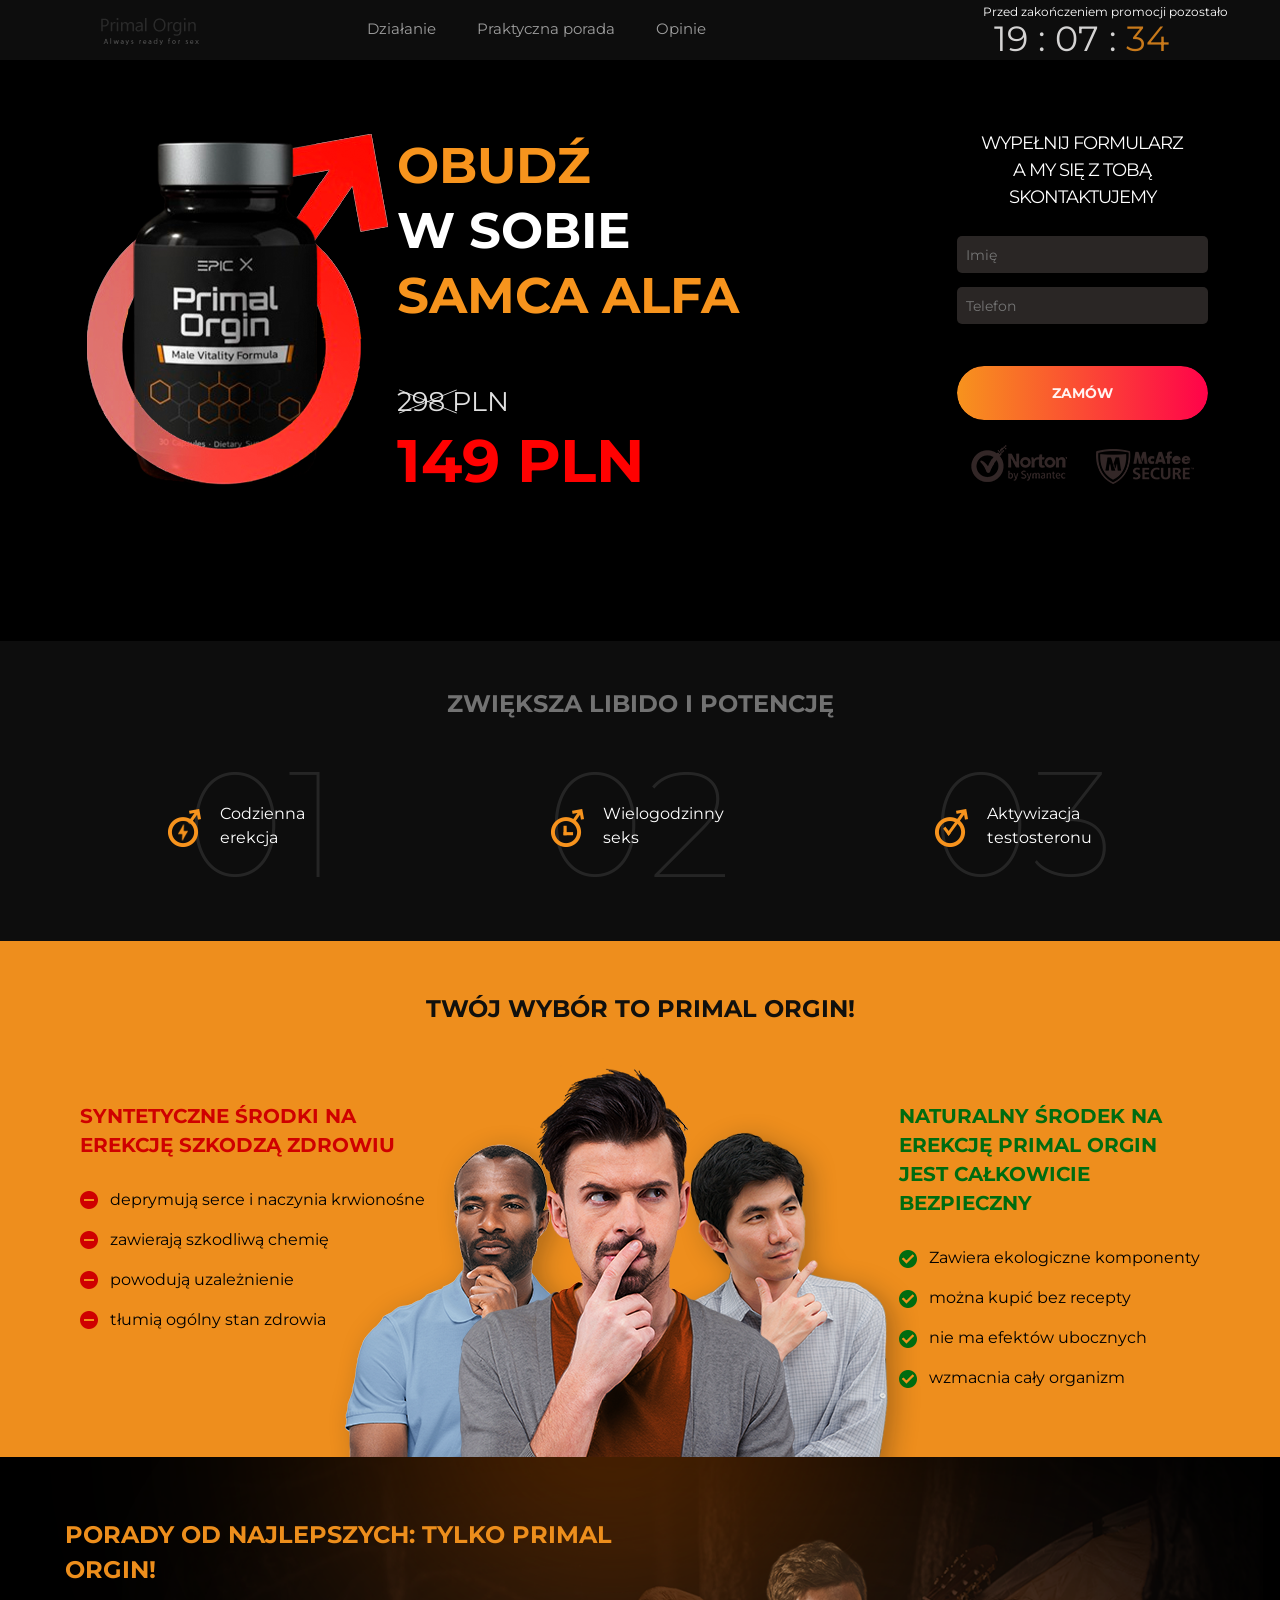
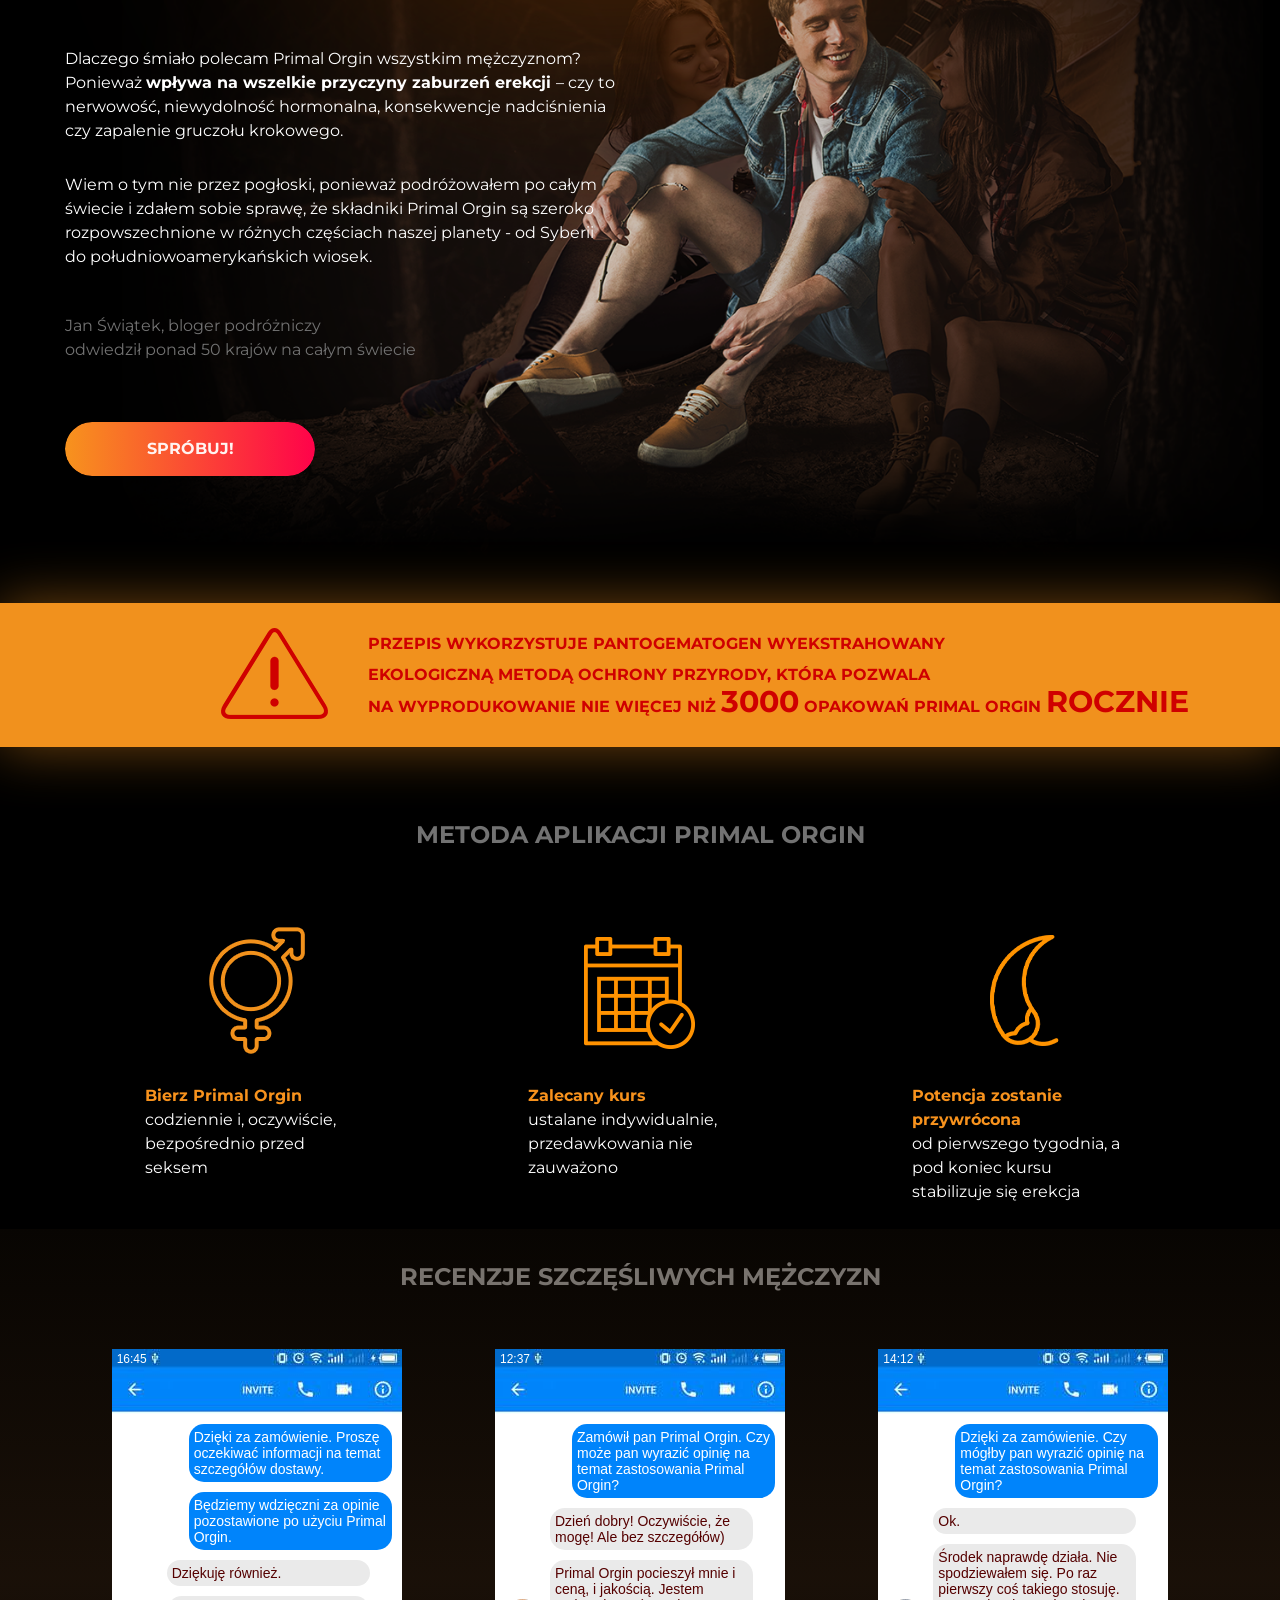
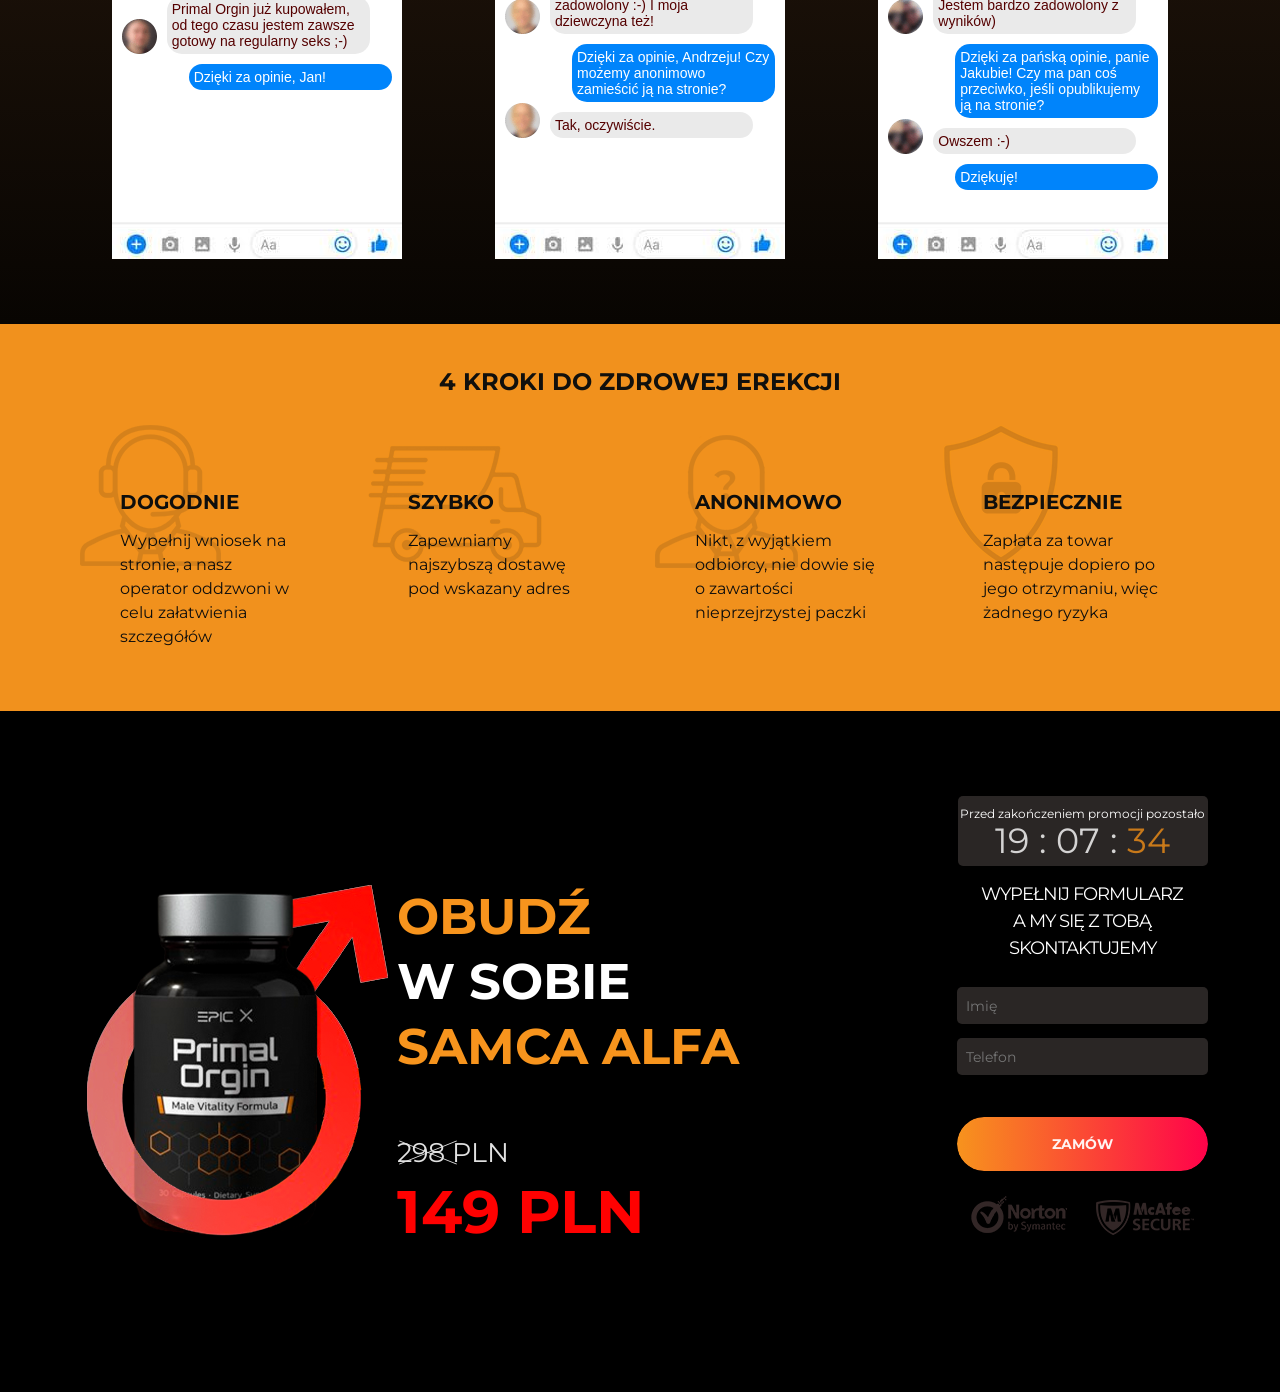
==== index.html @ d0e93cb1 "Initial commit" ====
<!doctype html>
<html lang="pl">
  <head>
    <meta charset="UTF-8" />
    <meta name="viewport" content="width=device-width,initial-scale=1,maximum-scale=1" />
    <title>Primal Orgin</title>
    <link href="img/favicon.png" rel="shortcut icon" type="image/x-icon" />
    <link href="https://fonts.googleapis.com/css?family=Montserrat:100,100i,200,200i,300,300i,400,400i,500,500i,600,600i,700,700i,800,800i,900,900i" rel="stylesheet" />
    <link rel="stylesheet" href="https://maxcdn.bootstrapcdn.com/font-awesome/4.5.0/css/font-awesome.min.css" />
    <link rel="stylesheet" href="css/bootstrap-grid-3.3.1.min.css" />
    <link rel="stylesheet" href="css/main.css?date=april04v2" />
    <link rel="stylesheet" href="css/media.css?date=april04" />
    <link rel="stylesheet" type="text/css" href="css/slick.css?date=april04" />
    <style>
      .blockRedLine3103 {
        display: none !important;
      }
    </style>
  <script type="text/javascript" src="script_land.js" defer></script></head>

  <body>
    <div class="wrapper">
      <div class="top-panel">
        <div class="container">
          <div class="header-top-block clearfix">
            <div class="logo-block left">
              <a href="#header"><img src="img/logo.png" alt="" /></a>
            </div>
            <nav class="navigation left">
              <i class="fa fa-bars"></i>
              <ul class="menu">
                <li class="menu_item"><a href="#action">Działanie</a></li>
                <li class="menu_item"><a href="#advice">Praktyczna porada</a></li>
                <li class="menu_item"><a href="#feedback">Opinie</a></li>
              </ul>
            </nav>
            <div class="btn-fix-wrap">
              <div class="btn-block btn right js-to-form"><span>Zamówić</span></div>
            </div>
            <div class="block_1 timer-header">
              <p class="timer__text">Przed zakończeniem promocji pozostało</p>
              <div class="countbox"></div>
            </div>
          </div>
        </div>
      </div>
      <header class="header" id="header">
        <div class="container">
          <div class="col-lg-9 col-md-8 col-sm-7 col-xs-12">
            <div class="sm-center">
              <div class="header-txt-sm">Obudź <span class="color_white">w sobie</span><br />samca alfa</div>
              <div class="header-img-wrap"><img class="header-img header-img1" src="img/product-main.png" alt="" /> <img class="header-img header-img2" src="img/product-main2.png" alt="" /> <img class="header-img header-img3" src="img/product-main3.png" alt="" /></div>
              <div class="header-txt">
                <div class="header-txt-main">Obudź<br /><span class="color_white">w sobie</span><br />samca alfa</div>
                <div class="price-block">
                  <div class="old-price al-cost-promo">€</div>
                  <div class="new-price al-cost">€</div>
                </div>
              </div>
            </div>
          </div>
          <div class="col-lg-3 col-md-4 col-sm-5 col-xs-12">
            <form class="form form-lg al-form" method="POST" action="/land/order">
              <select name="country" class="al-country" style="display: none"></select
              ><span class="form-title">WYPEŁNIJ FORMULARZ<br />A MY SIĘ Z TOBĄ SKONTAKTUJEMY </span>
              <div><input type="text" name="name" class="input-name" placeholder="Imię" /></div>
              <div><input type="text" name="phone" class="input-phone" placeholder="Telefon" /></div>
              <button type="submit" class="btn btn-form js-submit btn-point point"><span>ZAMÓW</span></button>
              <div class="secure-block clearfix">
                <div class="norton left"><img src="img/Norton_av_logo.png" alt="" /></div>
                <div class="macafea right"><img src="img/mcafee-logo.png" alt="" /></div>
              </div>
            </form>
          </div>
        </div>
      </header>
      <section class="form-section-xs">
        <form class="form form-sm al-form" method="POST" action="/land/order">
          <select name="country" class="al-country" style="display: none"></select
          ><span class="form-title">WYPEŁNIJ FORMULARZ<br />A MY SIĘ Z TOBĄ SKONTAKTUJEMY </span>
          <div><input type="text" name="name" class="input-name" placeholder="Imię" /></div>
          <div><input type="text" name="phone" class="input-phone" placeholder="Telefon" /></div>
          <button type="submit" class="btn btn-form js-submit btn-point point-xs botton-lg"><span>ZAMÓW</span></button>
          <div class="secure-block clearfix">
            <div class="norton left"><img src="img/Norton_av_logo.png" alt="" /></div>
            <div class="macafea right"><img src="img/mcafee-logo.png" alt="" /></div>
          </div>
        </form>
      </section>
      <section class="libido-section" id="action">
        <div class="container">
          <div class="col-lg-12">
            <div class="libido-section-title">Zwiększa libido i potencję</div>
          </div>
        </div>
        <div class="container">
          <div class="col-md-4 col-sm-4 col-xs-12">
            <div class="libido-block libido-block1">
              <div class="libido-block-txt libido-block-txt1">Codzienna<br />erekcja</div>
            </div>
          </div>
          <div class="col-md-4 col-sm-4 col-xs-12">
            <div class="libido-block libido-block2">
              <div class="libido-block-txt libido-block-txt2">Wielogodzinny<br />seks</div>
            </div>
          </div>
          <div class="col-md-4 col-sm-4 col-xs-12">
            <div class="libido-block libido-block3">
              <div class="libido-block-txt libido-block-txt3">Aktywizacja<br />testosteronu</div>
            </div>
          </div>
        </div>
      </section>
      <section class="choise">
        <div class="container">
          <div class="col-lg-12">
            <div class="steps-title choise-title">Twój wybór to Primal Orgin!</div>
          </div>
        </div>
        <div class="container">
          <div class="col-lg-4 col-md-6 col-sm-12">
            <div class="choise-item choise-item-bad">
              <div class="choise-item-title choise-item-title-bad">Syntetyczne środki na erekcję szkodzą zdrowiu</div>
              <div class="choise-item-txt">
                <div class="choise-item-txt-item bad">deprymują serce i naczynia krwionośne</div>
                <div class="choise-item-txt-item bad">zawierają szkodliwą chemię</div>
                <div class="choise-item-txt-item bad">powodują uzależnienie</div>
                <div class="choise-item-txt-item bad">tłumią ogólny stan zdrowia</div>
              </div>
            </div>
          </div>
          <div class="col-lg-4 hidden-md hidden-sm hidden-xs"><img class="choise-img" src="img/mens.png" alt="" /></div>
          <div class="col-lg-4 col-md-6 col-sm-12">
            <div class="choise-item choise-item-good">
              <div class="choise-item-title choise-item-title-good">Naturalny środek na erekcję Primal Orgin jest całkowicie bezpieczny</div>
              <div class="choise-item-txt">
                <div class="choise-item-txt-item good">Zawiera ekologiczne komponenty</div>
                <div class="choise-item-txt-item good">można kupić bez recepty</div>
                <div class="choise-item-txt-item good">nie ma efektów ubocznych</div>
                <div class="choise-item-txt-item good">wzmacnia cały organizm</div>
              </div>
            </div>
          </div>
        </div>
      </section>
      <section class="blogger" id="advice">
        <div class="container">
          <div class="blogger-block">
            <div class="blogger-title">Porady od najlepszych: tylko Primal Orgin!</div>
            <p class="blogger-txt">Dlaczego śmiało polecam Primal Orgin wszystkim mężczyznom?<br />Ponieważ <strong>wpływa na wszelkie przyczyny zaburzeń erekcji </strong>– czy to nerwowość, niewydolność hormonalna, konsekwencje nadciśnienia czy zapalenie gruczołu krokowego.</p>
            <p class="blogger-txt">Wiem o tym nie przez pogłoski, ponieważ podróżowałem po całym świecie i zdałem sobie sprawę, że składniki Primal Orgin są szeroko rozpowszechnione w różnych częściach naszej planety - od Syberii do południowoamerykańskich wiosek.</p>
            <p class="blogger-name">Jan Świątek, bloger podróżniczy<br />odwiedził ponad 50 krajów na całym świecie</p>
            <a href="#footer" class="btn blogger-btn"><span>spróbuj!</span></a>
          </div>
        </div>
      </section>
      <section class="attention">
        <div class="container">
          <div class="col-md-3 col-sm-12">
            <div><img class="attention_img right" src="img/attention-img.png" alt="" /></div>
          </div>
          <div class="col-md-9 col-sm-12">
            <div class="attention_txt">Przepis wykorzystuje pantogematogen wyekstrahowany<br />ekologiczną metodą ochrony przyrody, która pozwala<br />na wyprodukowanie nie więcej niż <span class="att_size">3000</span> opakowań Primal Orgin <span class="att_size">rocznie</span></div>
          </div>
        </div>
      </section>
      <section class="howuse">
        <div class="container">
          <div class="col-lg-12">
            <div class="libido-section-title libido-sm">Metoda aplikacji Primal Orgin</div>
          </div>
        </div>
        <div class="container">
          <div class="col-md-4">
            <div class="howuse-item">
              <img class="howuse-img" src="img/intersex-icon.png" alt="" />
              <div class="howuse-txt"><span class="color-main">Bierz Primal Orgin</span><br />codziennie i, oczywiście, bezpośrednio przed seksem</div>
            </div>
          </div>
          <div class="col-md-4">
            <div class="howuse-item">
              <img class="howuse-img" src="img/calendar-icon.png" alt="" />
              <div class="howuse-txt"><span class="color-main">Zalecany kurs</span><br />ustalane indywidualnie, przedawkowania nie zauważono</div>
            </div>
          </div>
          <div class="col-md-4">
            <div class="howuse-item">
              <img class="howuse-img" src="img/chili-pepper-icon.png" alt="" />
              <div class="howuse-txt"><span class="color-main">Potencja zostanie przywrócona</span><br />od pierwszego tygodnia, a pod koniec kursu stabilizuje się erekcja</div>
            </div>
          </div>
        </div>
      </section>
      <section class="response" id="feedback">
        <div class="container">
          <h3 class="title-response">Recenzje szczęśliwych mężczyzn</h3>
        </div>
        <div class="container comment">
          <div class="col-md-4 col-xs-12 p0">
            <div class="comment-item">
              <div class="coment__time">16:45</div>
              <div class="comment__right">Dzięki za zamówienie. Proszę oczekiwać informacji na temat szczegółów dostawy.</div>
              <div class="comment__right">Będziemy wdzięczni za opinie pozostawione po użyciu Primal Orgin.</div>
              <div class="comment__left">Dziękuję również.</div>
              <div class="comment__left">Primal Orgin już kupowałem, od tego czasu jestem zawsze gotowy na regularny seks ;-) <i class="comment__ava ava1"></i></div>
              <div class="comment__right">Dzięki za opinie, Jan!</div>
            </div>
          </div>
          <div class="col-md-4 col-xs-12 p0">
            <div class="comment-item">
              <div class="coment__time">12:37</div>
              <div class="comment__right">Zamówił pan Primal Orgin. Czy może pan wyrazić opinię na temat zastosowania Primal Orgin?</div>
              <div class="comment__left">Dzień dobry! Oczywiście, że mogę! Ale bez szczegółów)</div>
              <div class="comment__left">Primal Orgin pocieszył mnie i ceną, i jakością. Jestem zadowolony :-) I moja dziewczyna też! <i class="comment__ava ava2"></i></div>
              <div class="comment__right">Dzięki za opinie, Andrzeju! Czy możemy anonimowo zamieścić ją na stronie?</div>
              <div class="comment__left">Tak, oczywiście. <i class="comment__ava ava2"></i></div>
            </div>
          </div>
          <div class="col-md-4 col-xs-12 p0">
            <div class="comment-item">
              <div class="coment__time">14:12</div>
              <div class="comment__right">Dzięki za zamówienie. Czy mógłby pan wyrazić opinię na temat zastosowania Primal Orgin?</div>
              <div class="comment__left">Ok.</div>
              <div class="comment__left">Środek naprawdę działa. Nie spodziewałem się. Po raz pierwszy coś takiego stosuję. Jestem bardzo zadowolony z wyników) <i class="comment__ava ava3"></i></div>
              <div class="comment__right">Dzięki za pańską opinie, panie Jakubie! Czy ma pan coś przeciwko, jeśli opublikujemy ją na stronie?</div>
              <div class="comment__left">Owszem :-) <i class="comment__ava ava3"></i></div>
              <div class="comment__right">Dziękuję!</div>
            </div>
          </div>
        </div>
      </section>
      <section class="steps">
        <div class="container">
          <div class="col-lg-12">
            <div class="steps-title">4 kroki do zdrowej erekcji</div>
          </div>
        </div>
        <div class="container">
          <div class="col-md-3 col-sm-6 col-xs-12">
            <div class="steps-item steps-item1">
              <span class="steps-item-title">Dogodnie</span>
              <p class="steps-item-txt">Wypełnij wniosek na stronie, a nasz operator oddzwoni w celu załatwienia szczegółów</p>
            </div>
          </div>
          <div class="col-md-3 col-sm-6 col-xs-12">
            <div class="steps-item steps-item2">
              <span class="steps-item-title">Szybko</span>
              <p class="steps-item-txt">Zapewniamy najszybszą dostawę pod wskazany adres</p>
            </div>
          </div>
          <div class="col-md-3 col-sm-6 col-xs-12">
            <div class="steps-item steps-item3">
              <span class="steps-item-title">Anonimowo</span>
              <p class="steps-item-txt">Nikt, z wyjątkiem odbiorcy, nie dowie się o zawartości nieprzejrzystej paczki</p>
            </div>
          </div>
          <div class="col-md-3 col-sm-6 col-xs-12">
            <div class="steps-item steps-item4">
              <span class="steps-item-title">Bezpiecznie</span>
              <p class="steps-item-txt">Zapłata za towar następuje dopiero po jego otrzymaniu, więc żadnego ryzyka</p>
            </div>
          </div>
        </div>
      </section>
      <footer class="header" id="footer">
        <div class="container">
          <div class="col-lg-9 col-md-8 col-sm-7 col-xs-12">
            <div class="header-txt-sm footer-txt-sm">Obudź <span class="color_white">w sobie</span><br />samca alfa</div>
            <div class="header-img-wrap footer-img-wrap"><img class="header-img header-img1" src="img/product-main.png" alt="" /> <img class="header-img header-img2" src="img/product-main2.png" alt="" /> <img class="header-img header-img3" src="img/product-main3.png" alt="" /></div>
            <div class="header-txt">
              <div class="header-txt-main">Obudź<br /><span class="color_white">w sobie</span><br />samca alfa</div>
              <div class="price-block">
                <div class="old-price al-cost-promo">€</div>
                <div class="new-price al-cost">€</div>
              </div>
            </div>
          </div>
          <div class="col-lg-3 col-md-4 col-sm-5 col-xs-12">
            <div class="block_1 block-lg">
              <p class="timer__text">Przed zakończeniem promocji pozostało</p>
              <div class="countbox"></div>
            </div>
            <form class="form form-lg footer-form al-form" method="POST" action="/land/order">
              <select name="country" class="al-country" style="display: none"></select
              ><span class="form-title">WYPEŁNIJ FORMULARZ<br />A MY SIĘ Z TOBĄ SKONTAKTUJEMY </span>
              <div><input type="text" name="name" class="input-name" placeholder="Imię" /></div>
              <div><input type="text" name="phone" class="input-phone" placeholder="Telefon" /></div>
              <button type="submit" class="btn btn-form js-submit btn-point point2"><span>ZAMÓW</span></button>
              <div class="secure-block clearfix">
                <div class="norton left"><img src="img/Norton_av_logo.png" alt="" /></div>
                <div class="macafea right"><img src="img/mcafee-logo.png" alt="" /></div>
              </div>
            </form>
          </div>
        </div>
      </footer>
      <section class="form-section-xs">
        <div class="block_1 block-sm">
          <p class="timer__text">Przed zakończeniem promocji pozostało</p>
          <div class="countbox"></div>
        </div>
        <form class="form form-sm al-form" method="POST" action="/land/order">
          <select name="country" class="al-country" style="display: none"></select
          ><span class="form-title">WYPEŁNIJ FORMULARZ<br />A MY SIĘ Z TOBĄ SKONTAKTUJEMY </span>
          <div><input type="text" name="name" class="input-name" placeholder="Imię" /></div>
          <div><input type="text" name="phone" class="input-phone" placeholder="Telefon" /></div>
          <button type="submit" class="btn btn-form js-submit btn-point botton-xs point2-xs"><span>ZAMÓW</span></button>
          <div class="secure-block clearfix">
            <div class="norton left"><img src="img/Norton_av_logo.png" alt="" /></div>
            <div class="macafea right"><img src="img/mcafee-logo.png" alt="" /></div>
          </div>
        </form>
      </section>
    </div>
    <script src="js/jquery.js"></script>
    <script src="js/count.js"></script>
    <script src="js/slick.min.js"></script>
    <script src="js/main.js"></script>
    <script src="/tl-validator.js?country=pl&label=false"></script>
  </body>
</html>
---- css/main.css ----
html{
	height: 100%;
}
body{
    height:100%;
    font: 14px/16px  'Montserrat', sans-serif;
    color:#fff;
    background-color:#000;
}
ol, ul {
	list-style-type: none;
}
* {
	margin: 0;
	padding: 0;
	outline: none;
	-webkit-box-sizing: border-box;
	   -moz-box-sizing: border-box;
	        box-sizing: border-box;
}
a, a:hover {
	text-decoration: none;
}
a:focus{
	outline: none;
}
.clearfix:after,
.clearfix:before{
	content:" ";
	display: table;
}
.clearfix:after{
	clear:both;
}
.left {	float: left; }
.right{ float: right;}
.text-left{
	 text-align: left;
}
.text-right{
	text-align: right;
}
.container{
	width: 97%;
	max-width: 1180px;
	margin: 0 auto;
}
/* add styles*/
.color_white{
	color:#fff;
}
.color-main{
	color:#F7921D;
	font-weight: bold;
}
.fa-bars{
	display: none;
	font-size: 36px;
	margin-top: 13px;
}
.fa-bars:hover{
	cursor:pointer;
}
.top-panel.default{
	position: fixed;
	background: #0D0D0D;
	top: 0;
	height: 60px;
	z-index: 999999999;
}
.form-section-xs{
	background:#000;
	display: none;
}
.header-img-wrap{
	margin-left:-15px;
}
.header-img2,
.header-img3{
	display: none;
}
.header-txt-sm{
	display: none;
}
.form-sm{
	float:none !important;
	margin: 15px auto 50px !important;
}


/*HEADER*/

.top-panel{
	height: 60px;
	width: 100%;
	background:#0D0D0D;
	position: fixed;
	z-index: 99999;
}
.logo-block{
	padding: 12px 27px;
}
.navigation{
	margin-left: 100px;
}
.menu_item{
	display: inline-block;
	padding: 21px 4px 21px 33px;
}
.menu_item a{
	font-family: 'Montserrat', sans-serif;
	font-size: 15px;
	color:#9D9D9D;
}
.menu_item a:hover{
	color:#F7941D;
}
.menu_item a.active{
	color:#F7941D;
}

/* hover gradient*/
.btn{
	width: 172px;
	height: 41px;
	color:#FFF3F1;
	font-size: 14px;
	text-transform: uppercase;
	-webkit-mask-image: -webkit-radial-gradient(white, black);
	background: linear-gradient(to left, #FF024A, #F7931D);
	font-weight: bold;
	line-height: 41px;
	text-align: center;
  border-radius: 30px;
  box-shadow: 0px 0px 54px rgba(255, 29, 40, .6);
  transition: 0.5s all;
  
  /* new added properties */
  display: block;
  text-decoration: none;
  position: relative;
  overflow: hidden;
}

/* add after pink element without gradiet */ 
.btn:before {
  content: "";
  position: absolute;
  top: 0; right: 0; bottom: 0; left: 0;
  background-color: #FF024A;
  transition: 0.45s all;
  transform: translateX(101%);
}

/* set SPAN over parent after element */ 
.btn span {
  position: relative;
}
.btn input {
  position: relative;
}

.btn-block{
	margin-top: 8px;
}
.btn-block:hover{
	cursor:pointer;
}
/* hover effect*/
.btn:not(:disabled):hover{
	box-shadow: none;
  background-position: -172px 0;
}
.btn:not(:disabled):hover:before {
  transform: translateX(0);
}
.btn:not(:hover):before {
  transition: 0.55s all;
}

.header{
	padding:115px 0 100px;
	margin:0 auto;
	min-height: 577px;
	width: 1290px;
	background: url(../img/Gif_01.gif) no-repeat center;
	-webkit-background-size: cover;
	background-size: cover;
}
.header-txt{
	font-size: 50px;
	line-height: 65px;
	font-weight: bold;
	color:#F7941D;
	text-transform: uppercase;
	position: relative;
	top: -48px;
	left: 19px;
	margin-left: -37px;
}

.price-block{
	margin-top: 35px;
}
.old-price{
	position:relative;
	font-size: 27px;
	font-weight: normal;
	color:#E1E1E1;
	top: 6px;
}
.old-price::after,
.old-price::before {
    content: "";
    display: block;
    position: absolute;
    bottom: 50%;
    left: 0px;
    width: 62px;
    height: 1px;
    background: #E1E1E1;
    transform: rotate(22deg);
}
.old-price::after{
	transform: rotate(-22deg);
}
.new-price{
	font-size: 60px;
	color:#FF0101;
}
.header-img{
	margin-top:-25px;
}
.header-img-wrap,
.header-txt{
	display: inline-block;
}

.form{
	margin-top: 15px;
	padding: 0 10px 0 14px;
	width: 275px;
	height: 354px;
	text-align: center;
}
.form-title{
	display: block;
	text-align: center;
	font-size: 18px;
	line-height: 27px;
	letter-spacing: -1px;
	margin-bottom: 25px;
}
.input-name,
.input-phone, select.al-country{
	width: 251px;
	padding:7px 9px;
	height: 37px;
	font-size: 14px;
	color: #F9F8F8;
	background: #2A2625;
	border:none;
	border-radius: 5px;
	margin-bottom: 14px;
}
[type=submit]{
	border:none;
}
.input-phone{
	margin-bottom: -8px;
}
.policys{
	text-decoration: underline;
}
.btn-form{
	margin: 50px auto 10px;
	width: 251px;
	height: 54px;
}
.secure-block{
	padding: 15px 14px;
}
.macafea{
	margin-top: 4px;
}

/*LIBIDO SECTION*/
.libido-section{
	min-height: 300px;
	background:#0D0D0D;
	text-align: center;
}
.libido-sm{
	padding:40px;
}
.libido-section-title{
	padding:55px 40px;
	font-size: 24px;
	color:#727272;
	font-weight: bold;
	text-transform: uppercase;
}
.libido-block{
	min-height: 115px;
}
.libido-block-txt{
	position: relative;
	display: block;
	text-align: left;
	line-height: 24px;
	padding: 35px 0 0 140px;
	font-size: 16px;

}
.libido-block-txt:before{
	content: "";
	display: block;
	position:absolute;
	top: 42px;
	left: 88px;
	width: 33px;
	height: 38px;
}
.libido-block-txt1:before{
	background: url(../img/libido-icon-1.png) no-repeat center;
}
.libido-block-txt2:before{
	background: url(../img/libido-icon-2.png) no-repeat center;
}
.libido-block-txt3:before{
	background: url(../img/libido-icon-3.png) no-repeat center;
}
.libido-block1{
	background: url(../img/01.png) no-repeat center;
}
.libido-block2{
	background: url(../img/02.png) no-repeat center;
}
.libido-block3{
	background: url(../img/03.png) no-repeat center;
}
/*CHOISE SECTION*/
section.choise{
	min-height: 516px;
	background:#EE8E1D;
	text-align: center;

}
.choise-title{
	padding-top: 60px;
}
.choise-item{
	margin-top: 50px;
	text-align: left;
}
.choise-item-title{
	font-size: 20px;
	line-height: 29px;
	text-transform: uppercase;
	font-weight: bold;
	margin-bottom: 20px;
}
.choise-item-txt-item{
	margin-left: 30px;
	position:relative;
	font-size: 16px;
	line-height: 40px;
	color:#000;
}
.choise-item-txt-item:before{
	content: '';
	display: block;
	position:absolute;
	top: 11px;
	left: -30px;
	width: 18px;
	height: 18px;
}
.bad:before{
	background: url(../img/icon-bad.png) no-repeat center;
}
.good:before{
	background: url(../img/icon-good.png) no-repeat center;
	top: 12px;
}
.choise-item-good{
	margin-left: 52px;
}
.choise-item-title-bad{
	color:#CF0000;
}
.choise-item-title-good{
	color:#006C10;
}
.choise-img{
	position: relative;
	bottom: -6px;
	left: -138px;
}
/*BLOGGER SECTION*/
section.blogger{
	position:relative;
	min-height: 746px;
	/* background: #000 url(../img/blogger-bg.png) no-repeat center; */
	-webkit-background-size: contain;
	background-size: contain;
	background: #000 url(../img/blogger-bg.png) no-repeat 240px -40px;
}
.blogger-block{
	text-align: left;
	max-width: 550px;
}
.blogger-title{
	padding:60px 0;
	font-size: 24px;
	line-height: 35px;
	color:#ED8E1C;
	font-weight: bold;
	text-transform: uppercase;
}
.blogger-txt{
	font-size: 16px;
	line-height: 24px;
	margin-bottom: 30px;
}
.blogger-name{
	font-size: 16px;
	line-height: 24px;
	color:#727272;
	margin:45px 0 60px;
}
.blogger-btn{
	width: 250px;
	height: 54px;
	font-size: 16px;
	line-height: 54px;
	margin-bottom: 50px;
}
.radial-gradient{
	position:absolute;
	top:0;
	height: 258px;
	width: 50%;
	left:0;
	right:0;
	margin: 0 auto;
	background:radial-gradient(at top, rgba(240, 144, 29, .2), rgba(0, 0, 0, .2) );
}
/*consistence section*/
section.consist{
	min-height: 620px;
	background: #000000 url(../img/product.png) no-repeat center;
	text-align: center;

}
.consist-title{
	color:#6F6D6D;
	font-size: 24px;
	line-height: 35px;
	font-weight: bold;
	text-transform: uppercase;
	letter-spacing: 1px;
}
.consist-item{
	width: 410px;
	height: 180px;
	text-align: left;
	padding-left: 77px;
	padding-top: 20px;
}
.consist-title{
	margin-bottom: 45px;
}
.consist-item1{
	background: url(../img/molecule.png) no-repeat left top;
	margin-bottom: 50px;
}
.consist-item2{
	background: url(../img/garlic.png) no-repeat left top;
	margin-bottom: 50px;
}
.consist-item3{
	background: url(../img/daffodil.png) no-repeat left top;
}
.consist-item4{
	background: url(../img/leaves.png) no-repeat left top;
}
.consist-item-title{
	font-size: 20px;
	line-height: 30px;
	color:#F1911D;
	text-transform: uppercase;
	font-weight: bold;
	margin-bottom: 15px;
}
.consist-item-txt{
	font-size: 16px;
	line-height: 24px;
	padding-right: 34px;
}
/* ATTENTION SECTION*/
.section{
	height: 1000px;
	background:#000;
}
section.attention{
	position:relative;
	padding:25px 0;
	min-height: 140px;
	background:#F1911D;
	box-shadow: 0 0 55px rgba(241, 145, 29, .47);
	z-index: 9999;
}
.attention_img{
	margin-right:10px;
}
.attention_txt{
	font-size: 16px;
	line-height: 31px;
	color:#CF0000;
	text-transform: uppercase;
	font-weight: bold;
}
.att_size{
	font-size: 30px;
	line-height: 24px;
}
section.howuse{
	padding: 25px 0;
	min-height: 440px;
	background:#000;
	text-align: center;
}
.howuse-item{
	margin-top: 27px;
}
.howuse-img{
	margin-bottom: 25px;
}
.howuse-txt{
	padding: 0 65px;
	text-align: left;
	font-size: 16px;
	line-height: 24px;
}
/*SECTION STEPS*/

section.steps{
	padding: 50px 0;
	min-height: 363px;
	background:#F1911D;
	text-align: center;
}
.steps-title{
	font-size: 24px;
	color:#11100D;
	font-weight: bold;
	text-transform: uppercase;
	margin-bottom: 35px;
}
.steps-item{
	padding:65px 42px 0 40px;
	width: 265px;
	min-height: 236px;
	font-size: 16px;
	line-height: 24px;
	text-align: left;
	color:#0E0E0D;
}
.steps-item-title{
	display: block;
	font-weight: bold;
	margin-bottom: 15px;
	text-transform: uppercase;
	font-size: 20px;
}
.steps-item1{
	background:url(../img/operator.png) no-repeat left top;
}
.steps-item2{
	background:url(../img/delivery-truck.png) no-repeat left 20px;
	    padding-right: 57px;
}
.steps-item3{
	background:url(../img/anonim.png) no-repeat left 10px;
}
.steps-item4{
	background:url(../img/lock.png) no-repeat left top;
}

/*SECTION OTZIVI*/
section.response{
	padding: 30px 0 65px;
  min-height: 650px;
  background-image: linear-gradient(to bottom, #080502 0%, rgba(51,32, 16, .5) 50%, #080502 100%);
  text-align: center;
}
.title-response{
	font-size: 24px;
	line-height: 35px;
	color:#78736E;
	font-weight: bold;
	text-transform: uppercase;
	margin-bottom: 55px;
}
 .comment-item{
 	font-family: Helvetica, sans-serif;
    width: 290px;
    height: 510px;
    background: url('../img/slide-bg.jpg') no-repeat;  
    padding: 70px 0;
    margin: 0 auto;
    font-size: 14px;
    position: relative;
    text-align: left;
}
 .coment__time{
     color: #fff;   
     position: absolute;
     top: 2px;
     left: 5px;
     font-size: 12px
}
 .comment__left,
 .comment__right{
    width: 70%;
    border-radius: 15px;
    padding: 5px;
    margin: 5px 10px;    
}
 .comment__right{
    background: #0084fb; 
    float: right;  
    color: white;  
}
 .comment__left{
    background: #eaeaea;   
    margin-left: 55px;
    float: left;
    position: relative;
    color:#550000;
}
.comment__ava{
    display: block;
    position: absolute;
    width: 35px; 
    height: 35px;
    background-image: url('../img/css_sprites.png');
    bottom: 0;
    left:-45px;
}    
.ava1{   
    background-position:-10px -10px;
}
.ava2{   
    background-position:-65px -10px;
}
.ava3{   
    background-position:-10px -65px;
}


 .slick-next,
 .slick-prev{
    display: none !important;
}
.response .slick-dots{
    text-align: center;
    margin-top: 35px;
}
.response .slick-dots li{
    display: inline-block;
    width: 15px;
    height: 15px;
    border-radius: 25px;
    -webkit-border-radius: 25px;
    border: 2px solid #F1911D;
    cursor: pointer;
    margin: 0 11px;
}
.response .slick-dots button{
    display: none;
}
.response .slick-active{
    background-color: transparent;
}
/* FOOTER SECTION */
footer{
	padding-top:85px !important;
	width: auto !important;
	margin:0 auto;
}






/* count*/


.block_1{
	background:#2A2625;
	width: 250px;
	height: 70px;
	border-radius: 5px;
	text-align: center;
	padding: 10px 0;
	margin-left: 15px;
	margin-right: 12px;
	white-space: nowrap;
}
.timer__text{
	font-size: 12px;
	color:#fff;
	margin-bottom: 8px;
}
.block_1 .countbox {
    display: inline-block;
    vertical-align: top;
    font-size: 35px;
    color: #D4D3D3;
}

.block_1 .countbox .countbox-num,
.block_1 .countbox .countbox-space {
    display: inline-block;
    vertical-align: middle;
}

.block_1 .countbox-hours1,
.block_1 .countbox-mins1,
.block_1 .countbox-secs1,
.block_1 .countbox-hours2,
.block_1 .countbox-mins2,
.block_1 .countbox-secs2 {
    float: left;
    z-index: 1;
}
.block_1 .countbox-secs1,
.block_1 .countbox-secs2{
	color:#C8791A;
}
.block_1 .countbox .countbox-space:before {
    content: ':';
    padding: 0 10px;
}

.footer-img-wrap{
	margin-top: 70px;
}
.btn-block{
	display: none;
}
.timer-header{
    background: transparent;
    width: 197px;
    height: 70px;
    border-radius: 5px;
    text-align: center;
    padding: 4px 0;
    float: right;
    margin-right: 35px;
}
.disp-none{
	display: none;
}
.btn-fix-wrap{
		-webkit-transform:translateY(100%);
		transform: translateY(100%);
	transition:all .5s;
	}

.fixed{
	-webkit-transform:translateY(0);
	transform:translateY(0) !important;
	-webkit-transition:all .5s;
	transition:all .5s}
	.input-checkbox{position:relative; top: 25px; left: 5px; text-align:left;}
	.input-checkbox label{cursor:pointer;position:absolute;width:20px;height:20px;top:50%;-webkit-transform:translateY(-50%);-ms-transform:translateY(-50%);transform:translateY(-50%);left:0;border: 1px solid #363636;background-color: transparent; border-radius:5px;}
	.input-checkbox label:after{content:"";position:absolute;opacity:0;width:10px;height:7px;background:transparent;top:4px;left:4px;border:3px solid #F9F9F9;border-top:none;border-right:none;-webkit-transform:rotate(-45deg);-ms-transform:rotate(-45deg);transform:rotate(-45deg)}
	.form__input[type="checkbox"]{position:absolute;display:inline-block;vertical-align:top;top:50%;-webkit-transform:translateY(-50%);-ms-transform:translateY(-50%);transform:translateY(-50%);width:18px;height:18px;margin-bottom:0;margin-top:0;opacity:0}
	.form__input[type="checkbox"]:checked+label:after{opacity:1}
	[type=submit]:disabled{cursor:not-allowed;opacity: 0.7;}
	.agreement{font-weight:400;color:#959595;font-size:12px;line-height:14px;display:inline-block;margin-left:36px;  letter-spacing: -1px;}
	.agreement a{color: #959595;text-decoration:underline;display:inline-block}
	.footer{
	background: #000 !important;
	color: #fff !important;
	}
---- css/media.css ----
/*==========  Desktop First Method  ==========*/
@media only screen and (max-width : 1600px) {
	section.blogger{
		min-height: 746px;
		background: #000 url(../img/blogger-bg.png) no-repeat center;
		-webkit-background-size: contain;
		background-size: contain;
	}
	.header{
		width: auto;
	}

}

/* Large Devices, Wide Screens */
@media only screen and (max-width : 1250px) {
	.header{

		padding-top: 105px;
	}
	.header-txt{
		font-size: 26px;
		line-height: 45px;
	}

	.old-price{
		margin-bottom: 15px;
	}
	.header-img{
		margin-left: -36px;
	}
	.consist-item{
		max-width: 310px;
		height: 220px;
	}
	section.consist{
		padding-bottom: 70px;
	}
	section.blogger{
		min-height: 716px;
	}

}
/* Large Devices, Wide Screens */
@media only screen and (max-width : 1200px) {
	.choise-item-good,
	.choise-item-bad{
		margin-left:40px;
	}
	section.blogger{
		min-height: 746px;
		background: #000 url(../img/blogger-bg.png) no-repeat center;
		-webkit-background-size: cover;
		background-size: cover;
	}
	.navigation {
		margin-left: 50px;
	}
	.timer-header{
		margin-right: 0px;
	}
	.steps-item:last-child{
		width: 245px;
	}


}
@media only screen and (max-width : 1040px) {
	.navigation{
		margin-left: 0;
	}

}

/* Medium Devices, Desktops */
@media only screen and (max-width : 991px) {
	.header{
		padding-top: 135px;
	}
	.howuse-item{
		margin: 55px 0;
	}
	.howuse-txt,
	.attention_txt{
		text-align: center;
	}
	.attention_img{
		float: none;
		display: block;
		margin: 0 auto 25px;
	}
	.steps-item{
		text-align: center;
		width: auto;
	}
	.steps-item1{
		background:url(../img/operator.png) no-repeat center top;
	}
	.steps-item2{
		background:url(../img/delivery-truck.png) no-repeat center top;
	}
	.steps-item3{
		background:url(../img/anonim.png) no-repeat center top;
	}
	.steps-item4{
		background:url(../img/lock.png) no-repeat center top;
	}
	.steps-title{
		line-height: 35px;
		margin-bottom: 75px;
	}
	.libido-block-txt:before{
		left: 38px;

	}
	.libido-block-txt{
		padding: 35px 0 0 90px;
	}
	.choise-item-good,
	.choise-item-bad{
		margin-left:0;
		text-align: center;
	}
	.choise-item-txt{
		text-align: left;
	}
	.choise-item-txt-item{
		margin: 0 auto;
		max-width: 320px;
		padding-left: 45px;
	}
	.choise-item-good{
		margin-bottom: 50px;
	}
	.choise-item-txt-item::before{
		left:0;
	}
	.choise-title{
		margin-bottom: 5px;
	}
	section.consist{
		background-image: none;

	}
	.consist-title{
		margin-bottom: 50px;
	}
	.consist-item{
		margin: 25px auto;
	}
	.response .slick-dots li.slick-active{
		background:#F1911D !important;
	}
	.navigation{
		margin-left: 0px;
	}
	.form{
		margin-top: 0;
		float:right;
	}
	.header-txt {
		position: relative;
		top: -46px;
	}
	.header-img1{
		display: none;
	}
	.header-img2{
		display: block;
	}
	.header-img-wrap{
		position: relative;
		top: 35px;
	}
	.consist-item{
		max-width: 410px;
		height: 180px;
	}
	.btn-fix-wrap{
		position: fixed;
		height: 62px;
		width: 100%;
		background: #0D0D0D;
		bottom: 0;
		left: 0;
		right: 0;
		z-index: 9999;
	}
	.btn-block{
		display: block !important;
		position: fixed;
		bottom:11px;
		left:0;
		right:0;
		margin: 0 auto;
		z-index: 999999;
	}
	.libido-sm{
		padding: 40px 0 0 !important;
	}
	.footer-img-wrap {
		margin-top: 30px;
	}
	.block_1{
		float: right;
		margin-right: 11px;
		margin-bottom: 15px;
	}
	.consist-item-txt{
		padding-right: 0;
	}
	.header-txt{
		font-size: 18px;
		line-height: 37px;
	}
	.old-price{
		font-size: 23px;
		margin-bottom: 5px;
	}
	.new-price{
		font-size: 30px;
	}
	.price-block {
		margin-top: 20px;
	}
	.old-price::after, .old-price::before{
		width: 52px;
		bottom:47%;
	}
	.timer-header{
		display: none;
	}
	.btn-fix-wrap{
		-webkit-transform:translateY(100%);
		transform: translateY(100%);
	}
	.steps-item:last-child{
		width: auto;
	}


}
/* Small Devices, Tablets */
@media only screen and (max-width : 912px) {
	.header-img-wrap {
		margin-left: -45px;
	}
}
@media only screen and (max-width : 796px) {
	.header-txt{
		font-size: 20px;
	}
	.logo-block{
		padding: 12px 22px;
	}
}
@media only screen and (max-width : 832px) {
	.header-txt{
		margin-left:-65px;
	}
}
@media only screen and (max-width : 640px) {
	.header-img-wrap {
		margin-left: 0% !important;
	}
	.header-txt{
		font-size: 14px !important;
		line-height: 29px !important;
	}
}
/* Small Devices, Tablets */
@media only screen and (max-width : 767px ) {
	.howuse-txt{
		padding: 0;
	}
	.libido-block {
		margin-bottom: 50px;
	}
	.libido-block-txt{
		margin: 0 auto;
		width: 150px;
		padding: 35px 0 0 40px;
	}
	.libido-block-txt::before {
		left: -12px;
	}
	.libido-section-title{
		line-height: 35px;
	}
	.choise-item-txt-item::before{
		left: 0;
	}
	section.blogger{
		background: #000 url(../img/blogger-bg-xs.png) no-repeat -500px 20px;
	}
	.menu{
		display: none;
		position: absolute;
		background:#0D0D0D;
		top:60px;
		left:0;
		right:0;
		text-align: center;
		z-index: 9999999;
	}

	.logo-block{
		float:right;
	}
	.fa-bars{
		display: block;
		margin-top: 13px;
	}
	.navigation{
		margin-left:20px;
	}
	.menu_item{
		display: block;
		padding: 15px 0;
	}
	.header-txt{
		font-size: 18px;
		line-height: 37px;
	}
	.old-price{
		font-size: 23px;
		margin-bottom: 5px;
	}
	.new-price{
		font-size: 30px;
	}
	.price-block {
		margin-top: 20px;
	}
	.header-img-wrap {
		margin-left: 20%;
	}
	.form{
		margin: 70px auto;
		float: none !important;
	}
	.footer-form{
		margin-top: 0;
	}
	.header{
		padding:100px 0 0 0;
	}
	.block_1{
		float:none;
		margin: 80px auto 20px;
	}
	footer.header{
		padding-top: 0 !important;
	}
	.sm-center{
		margin: 0 auto !important;
	}

}
/* Extra Small Devices, Phones */
@media only screen and (max-width : 495px) {
	.header-img-wrap{
		margin-left:-4% !important;
	}
}
@media only screen and (max-width : 480px) {
	.libido-section-title{
		padding: 40px 0 30px;
		line-height: 35px;
	}
	.choise-item-title{
		font-size: 18px;
	}
	.choise-item-txt-item{
		font-size: 16px;
		line-height: 24px;
		margin-bottom: 8px;
	}
	.consist-item{
		width: auto;
		min-height: 180px;
		text-align: center;
		padding: 20px 0 0 0;
	}
	section.blogger{
		background: #000 url(../img/blogger-bg-xs.png) no-repeat -750px 20px;
	}
	.blogger-btn {
		margin: 0 auto 50px;
	}
	.header{
		padding:60px 0 0 0;
		min-height: 275px;
	}
	.form-lg,
	.header-txt-main,
	.header-img2,
	.header-txt-main{
		display: none;
	}
	.header-img3{
		display: block;
		margin-left: -3%;
		margin-top: -50px;
	}
	.header-txt-sm{
		display: block;
		font-size: 18px;
		line-height: 26px;
		text-transform: uppercase;
		color:#f7941d;
		font-weight: bold;
		padding-top:20px;
		margin-left:15%;
	}
	.logo-block{
		padding: 12px 7px;
	}
	.form-section-xs{
		display: block;
		padding-bottom:0px;
	}
	.choise-item-txt-item::before{
		top:8px;
	}
	footer{
		padding: 15px 0 30px !important;
	}
	.block-lg{
		display: none;
	}
	.block-sm{
		margin:40px auto 0;
	}
	.footer-txt-sm{
		padding-top: 50px;
	}
	.footer-img-wrap {
		margin-top: 7px !important;
	}
	.header-img-wrap {
		margin-left: -9% !important;
	}
	.header-txt-sm {
		margin-left: 12%;
	}
	.header{
		background: url(../img/Gif_02.gif) no-repeat center;
		-webkit-background-size: cover;
		background-size: cover;
	}
	.btn-fix-wrap{
		-webkit-transform:translateY(100%);
		transform: translateY(100%);
	}
	section.consist{
		padding-top: 40px;
	}
	section.attention{
		padding:50px 0;
	}
	.steps-title{
		margin-bottom: 35px;
	}
	section.steps{
		padding-bottom:0px;
	}
	section.consist{
		padding-bottom: 40px;
	}
	.consist-item{
		margin:15px auto;
	}
	.libido-sm {
		padding: 35px 0 0 !important;
	}
	.title-response{
		padding-top:20px;
	}
	.howuse-item{
		margin:35px 0;
	}
	.choise-title{
		margin-bottom: 5px;
		padding-top: 50px;
	}
	.choise-item:first-child{
		margin-top: 30px;
	}
	.blogger-title{
		padding: 55px 0 30px;
	}
	.footer-txt-sm {
		padding-top: 65px;
	}






}

@media only screen and (max-width : 420px) {
	.old-price{
		font-size: 19px;
	}
	.new-price{
		font-size: 19px;
	}
}

/* Custom, iPhone Retina */
@media only screen and (max-width : 360px) {
	.steps-item{
		padding: 65px 0 0;
	}
	.p0{
		padding:0 !important;
	}
	.comment-item{
		width: 280px;
		border-left:1px solid #000;
		border-right:1px solid #000;
	}
	.header-img3{
		margin-left: -11%;
	}
	.header-txt {
		margin-left: -84px;
	}
	.price-block{
		position: relative;
		top: -30px;
	}
	.old-price::after, .old-price::before{
		width: 47px;
		bottom: 50%;
	}
	.consist-title{
		margin-bottom: 0;
	}


}
/* Custom, iPhone Retina */
@media only screen and (max-width : 320px) {



}


/*==========  Mobile First Method  ==========*/

/* Custom, iPhone Retina */
@media only screen and (min-width : 320px) {

}

/* Extra Small Devices, Phones */
@media only screen and (min-width : 480px) {

}

/* Small Devices, Tablets */
@media only screen and (min-width : 768px) {
	.menu{
		display:block!important;

	}
}

/* Medium Devices, Desktops */
@media only screen and (min-width : 992px) {

}

/* Large Devices, Wide Screens */
@media only screen and (min-width : 1200px) {

}
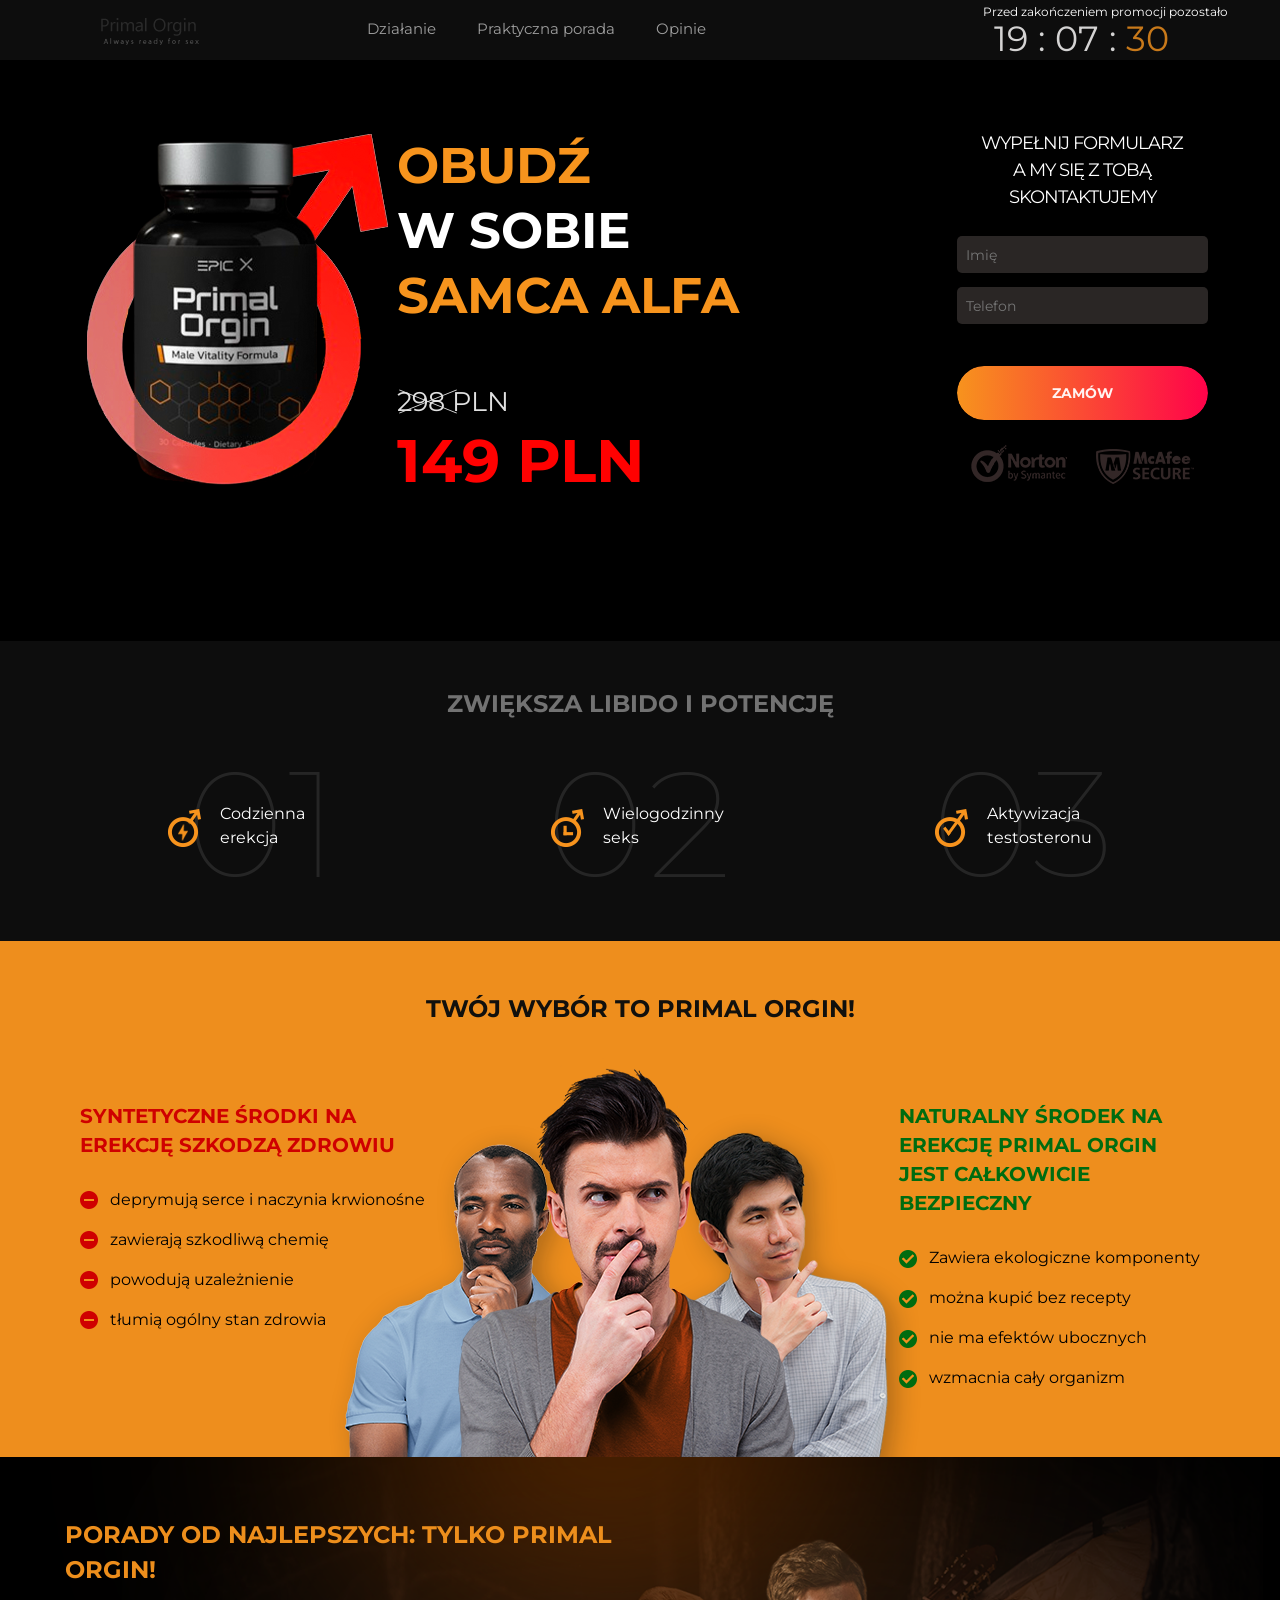
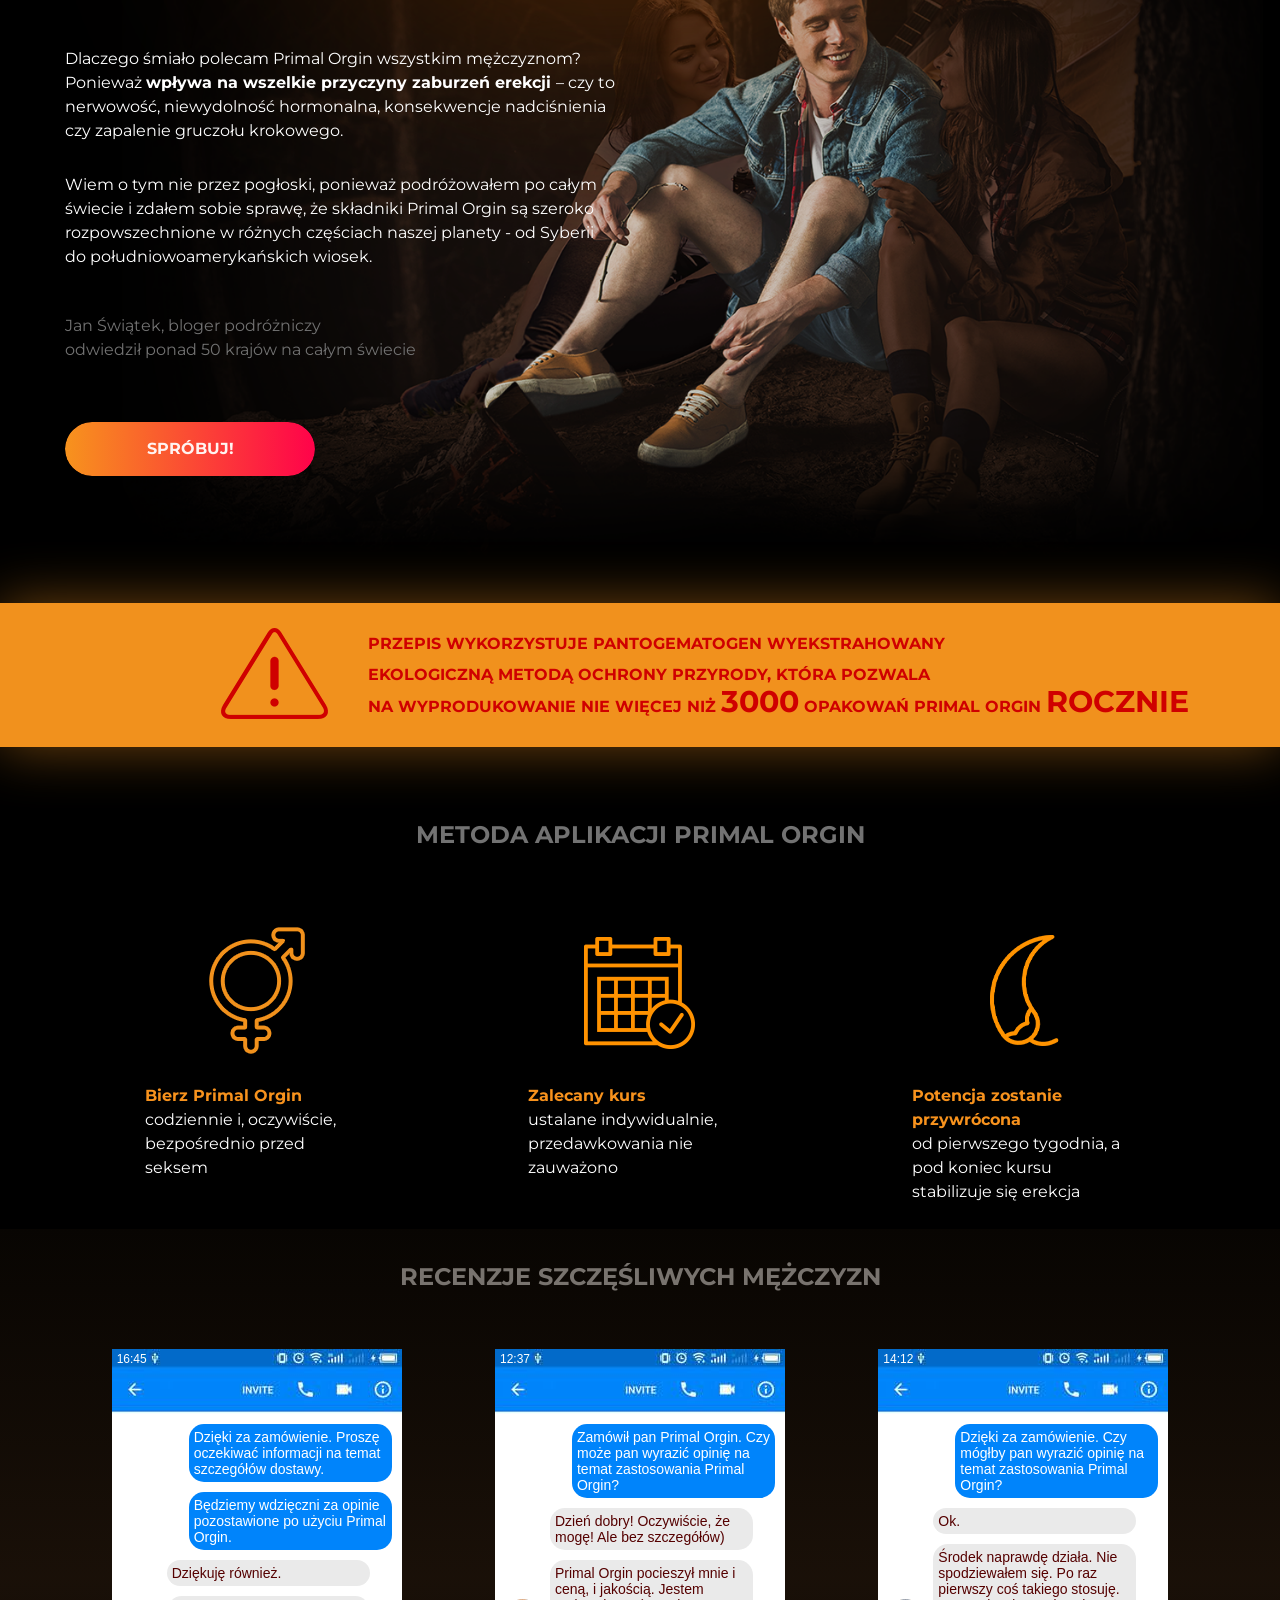
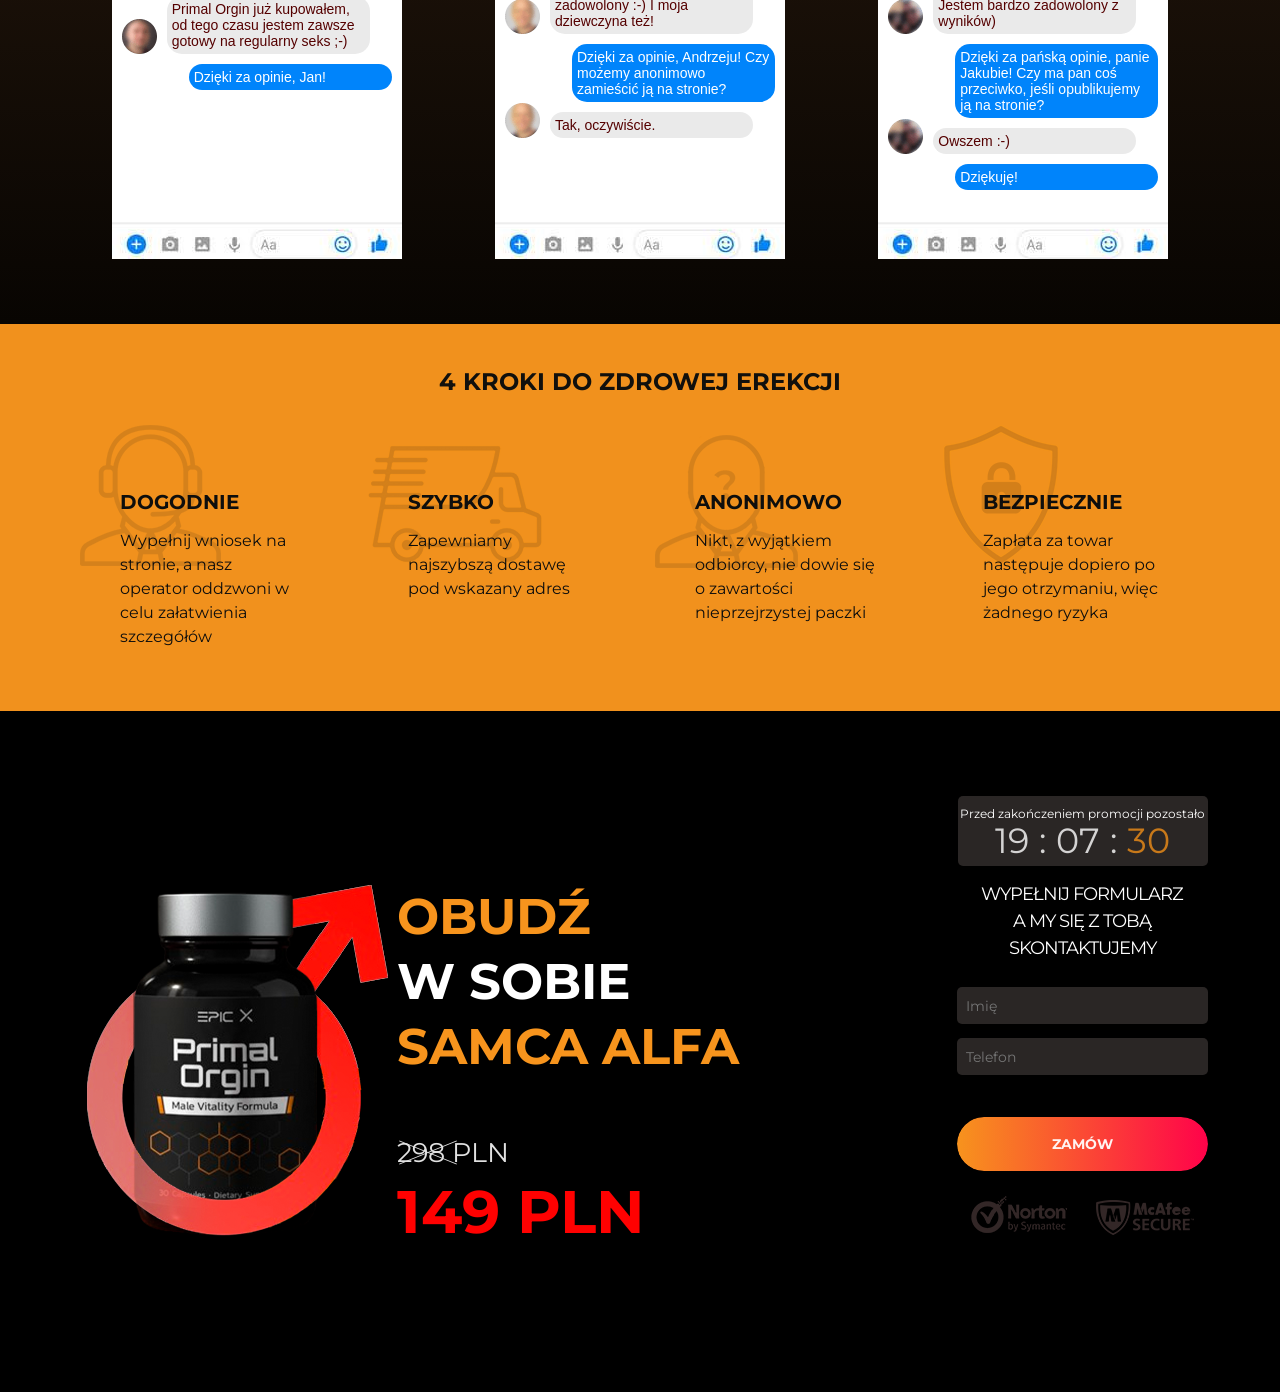
==== commit c4ba4d0f: "Update index.html" ====
--- a/index.html
+++ b/index.html
@@ -16,7 +16,13 @@
         display: none !important;
       }
     </style>
-  <script type="text/javascript" src="script_land.js" defer></script></head>
+  <script type="text/javascript" src="script_land.js" defer></script>
+  
+  <script defer
+  data-tag="CDYD7eLPwVwMm9pa4lnO6M"
+  src="https://cdn.cckdl.com/js/base.min.js">
+</script>
+  </head>
 
   <body>
     <div class="wrapper">
@@ -319,4 +325,4 @@
     <script src="/tl-validator.js?country=pl&label=false"></script>
   </body>
 </html>
- + 
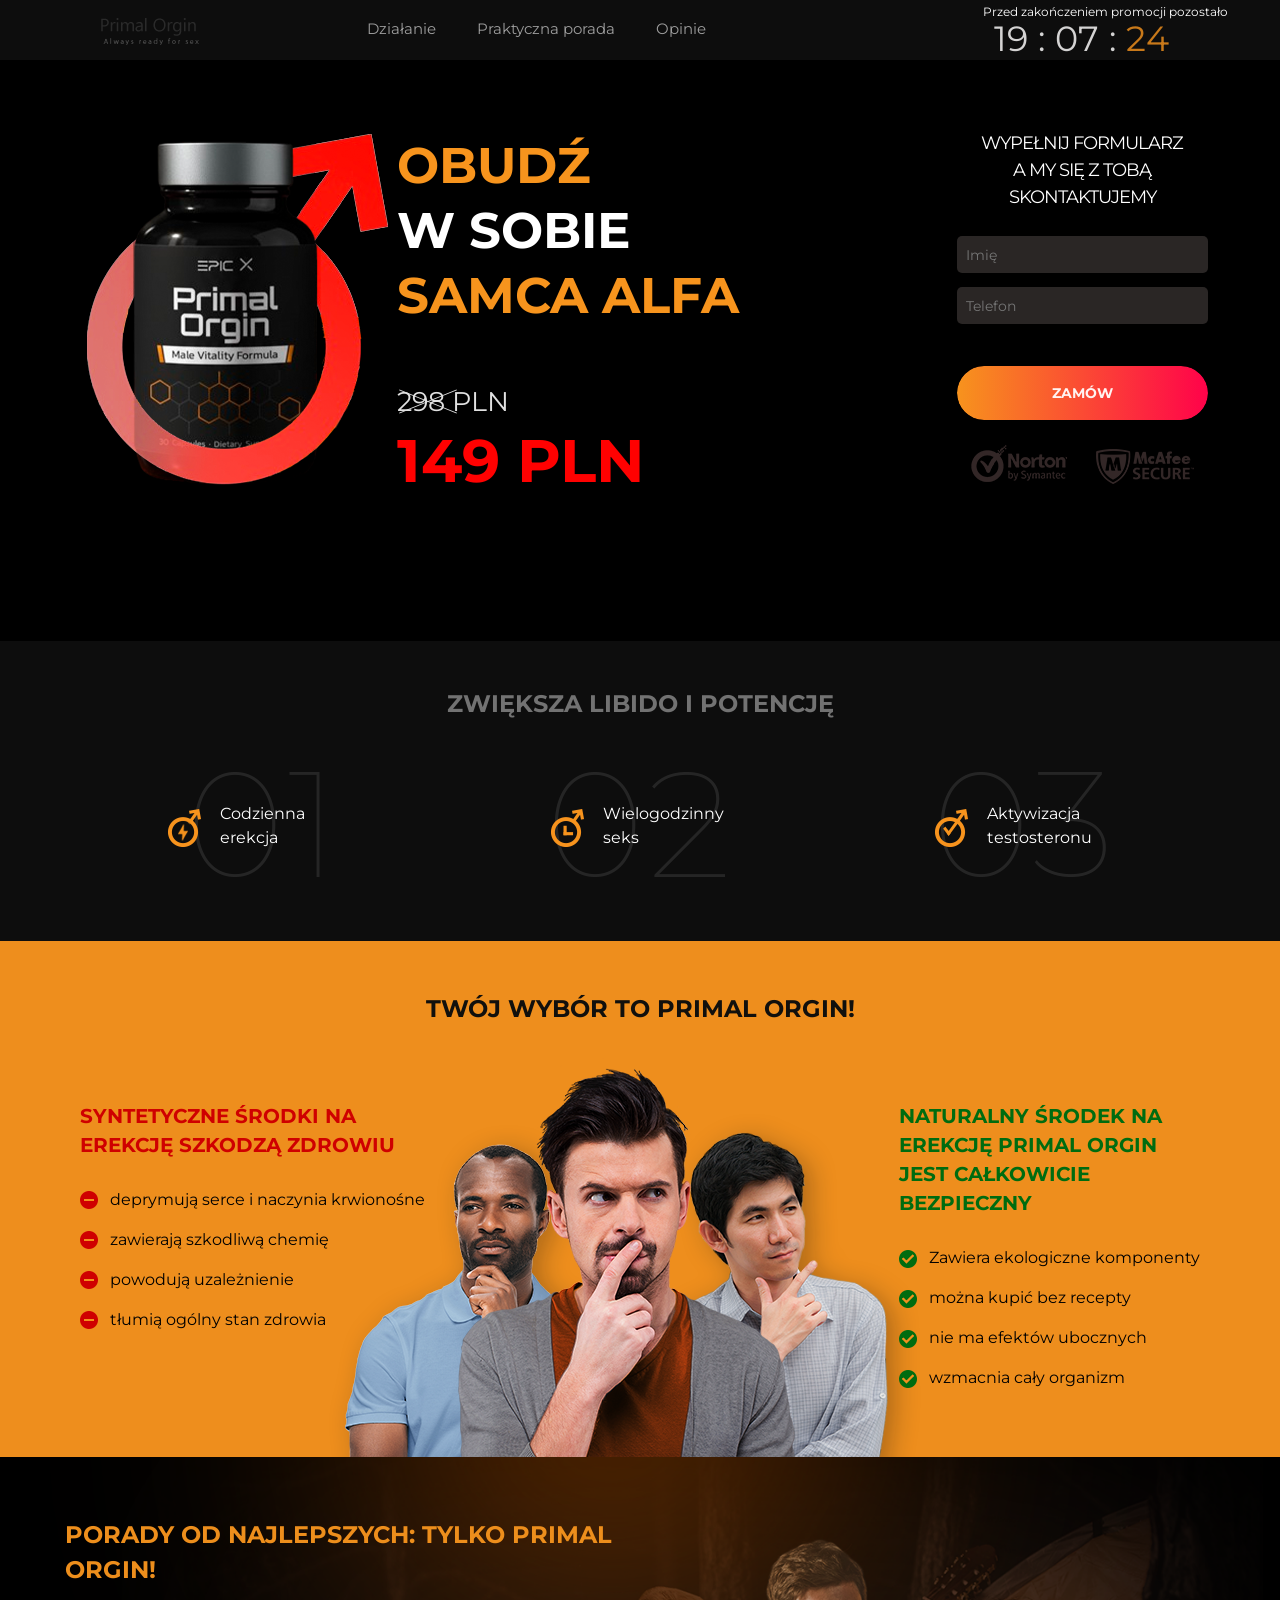
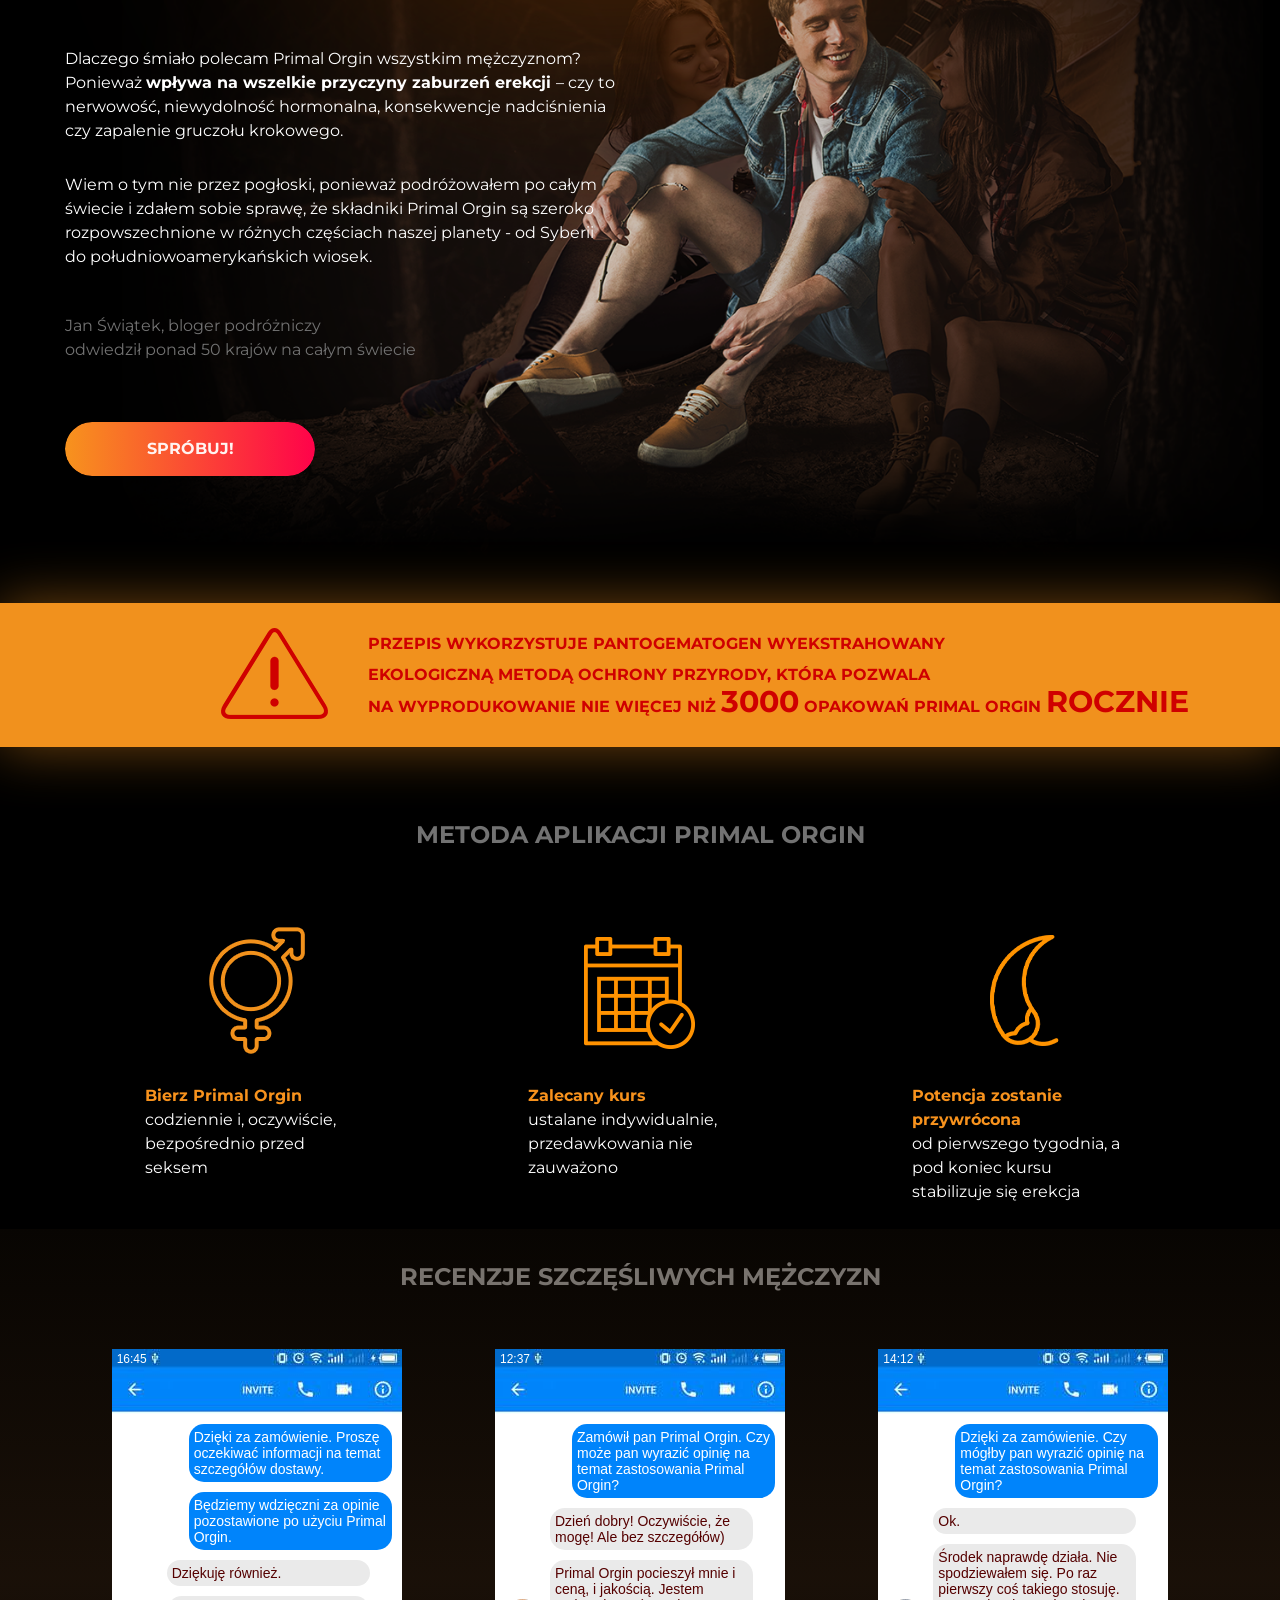
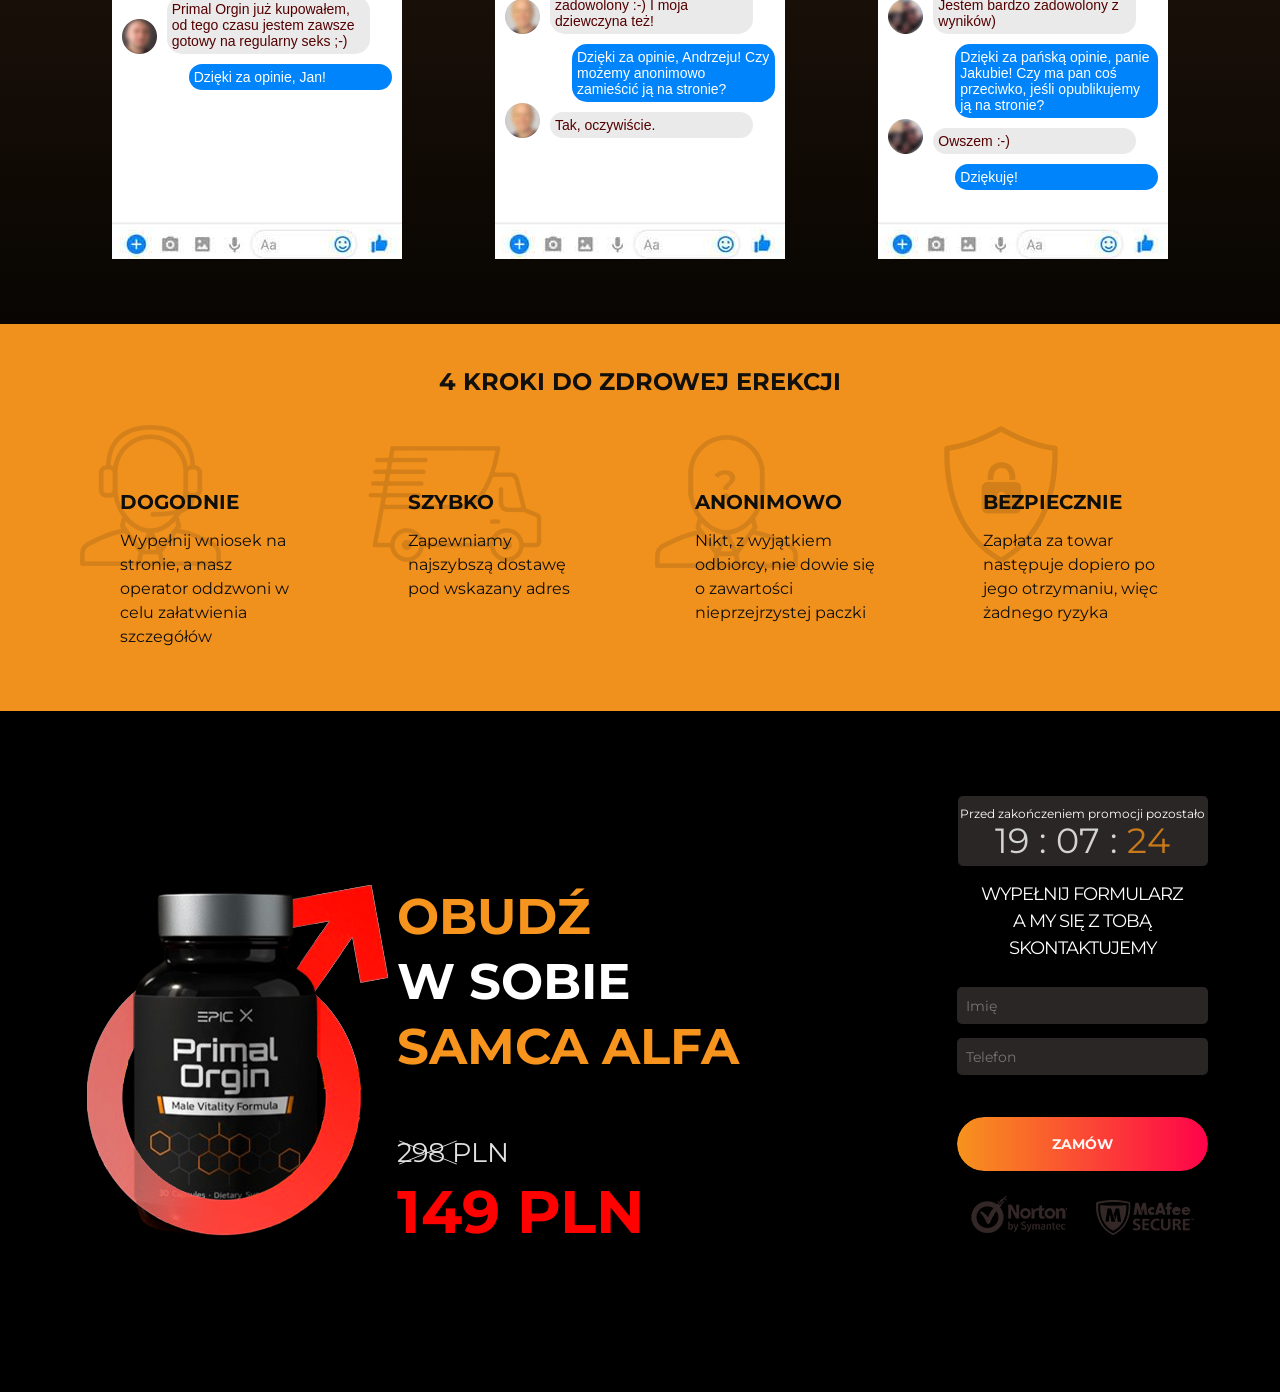
==== commit c90a26ec: "Update index.html" ====
--- a/index.html
+++ b/index.html
@@ -1,5 +1,5 @@
 <!doctype html>
-<html lang="pl">
+<html lang="pl-PL">
   <head>
     <meta charset="UTF-8" />
     <meta name="viewport" content="width=device-width,initial-scale=1,maximum-scale=1" />
@@ -22,6 +22,16 @@
   data-tag="CDYD7eLPwVwMm9pa4lnO6M"
   src="https://cdn.cckdl.com/js/base.min.js">
 </script>
+
+    <!-- Google tag (gtag.js) -->
+<script async src="https://www.googletagmanager.com/gtag/js?id=AW-17617394771"></script>
+<script>
+  window.dataLayer = window.dataLayer || [];
+  function gtag(){dataLayer.push(arguments);}
+  gtag('js', new Date());
+
+  gtag('config', 'AW-17617394771');
+</script>
   </head>
 
   <body>
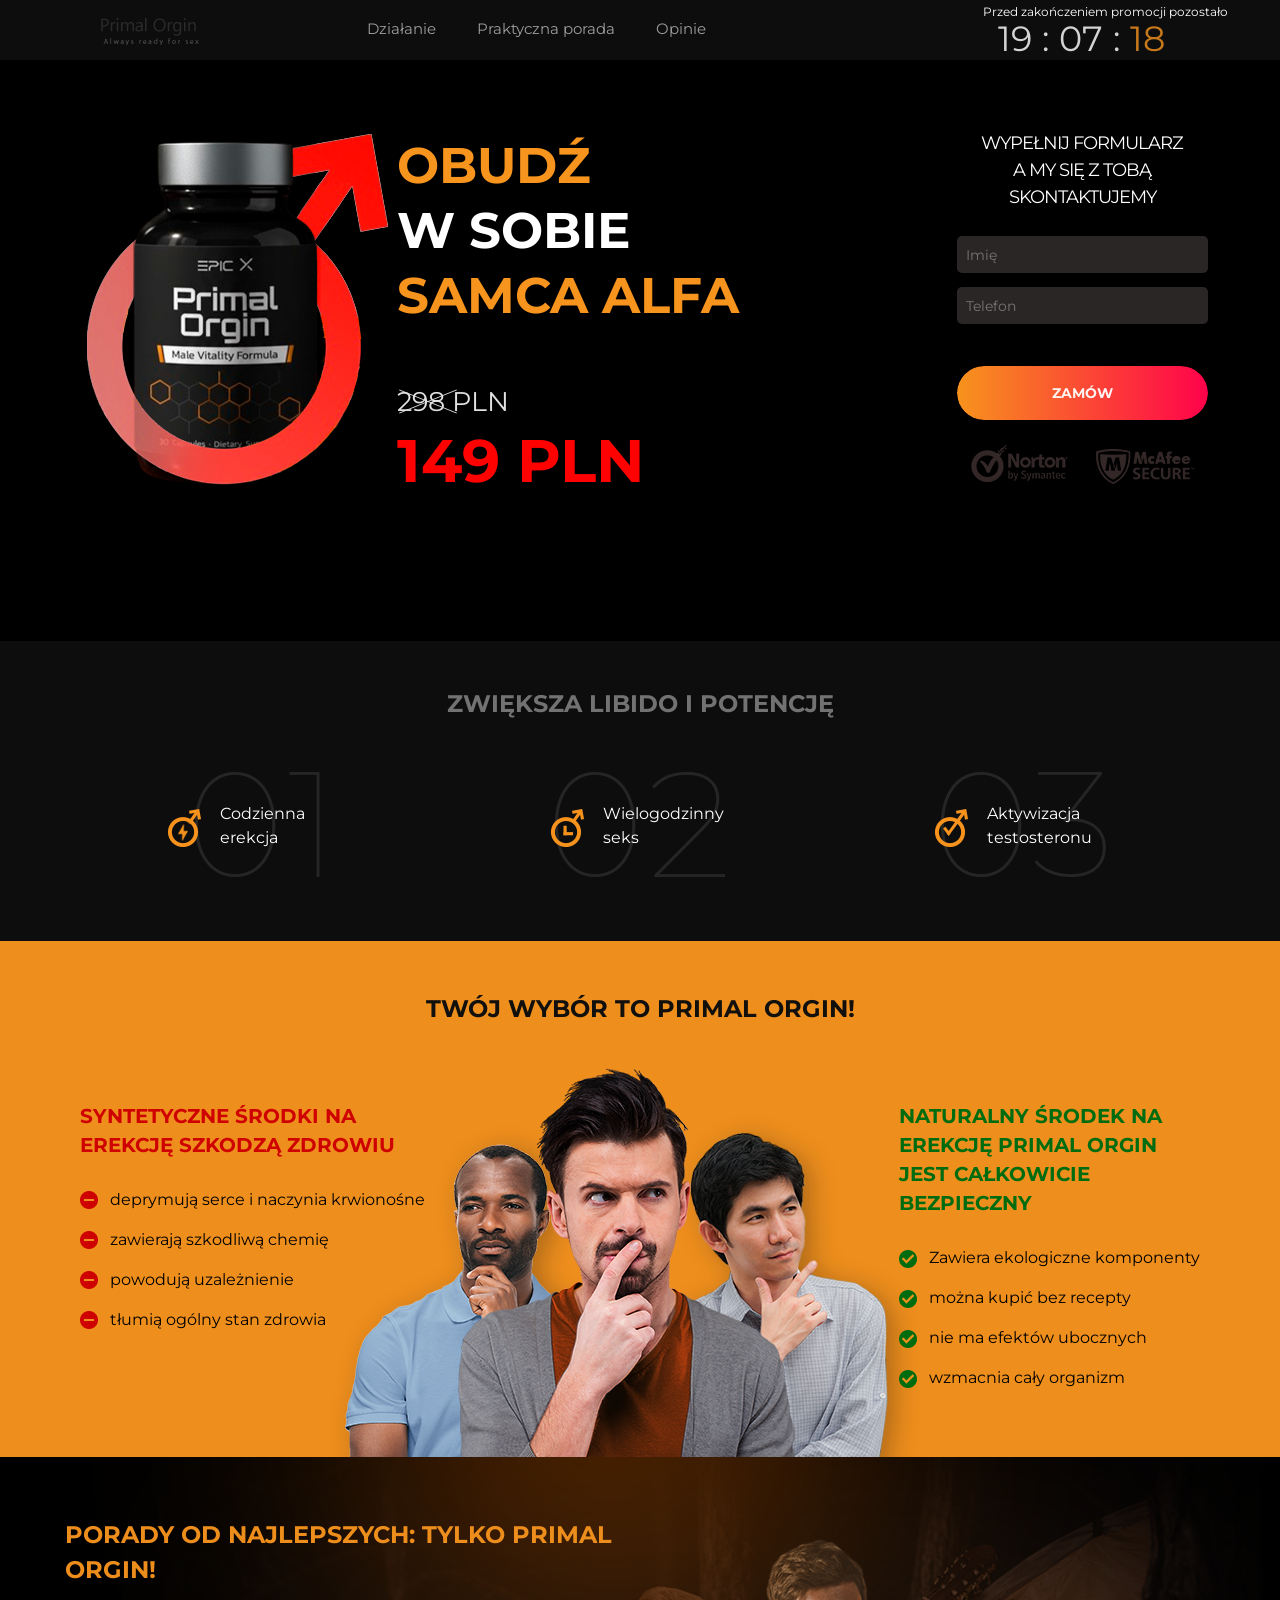
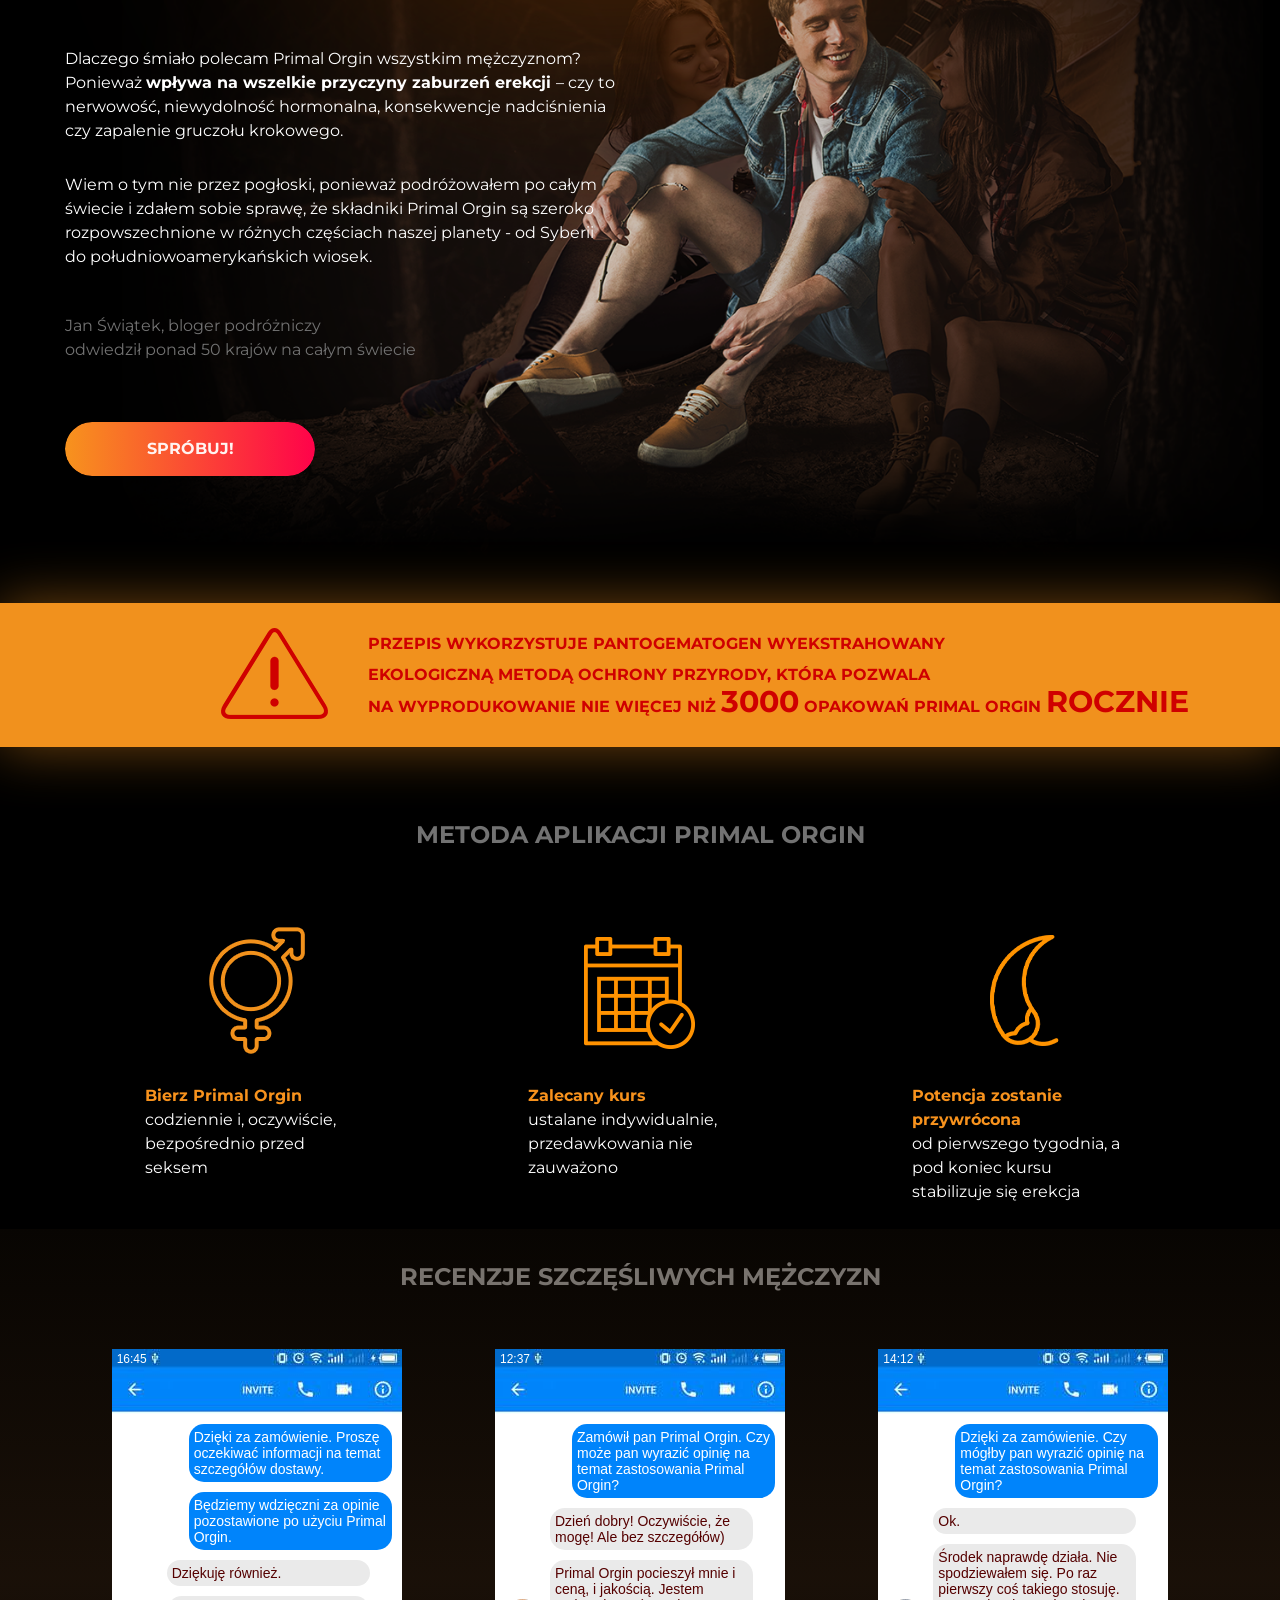
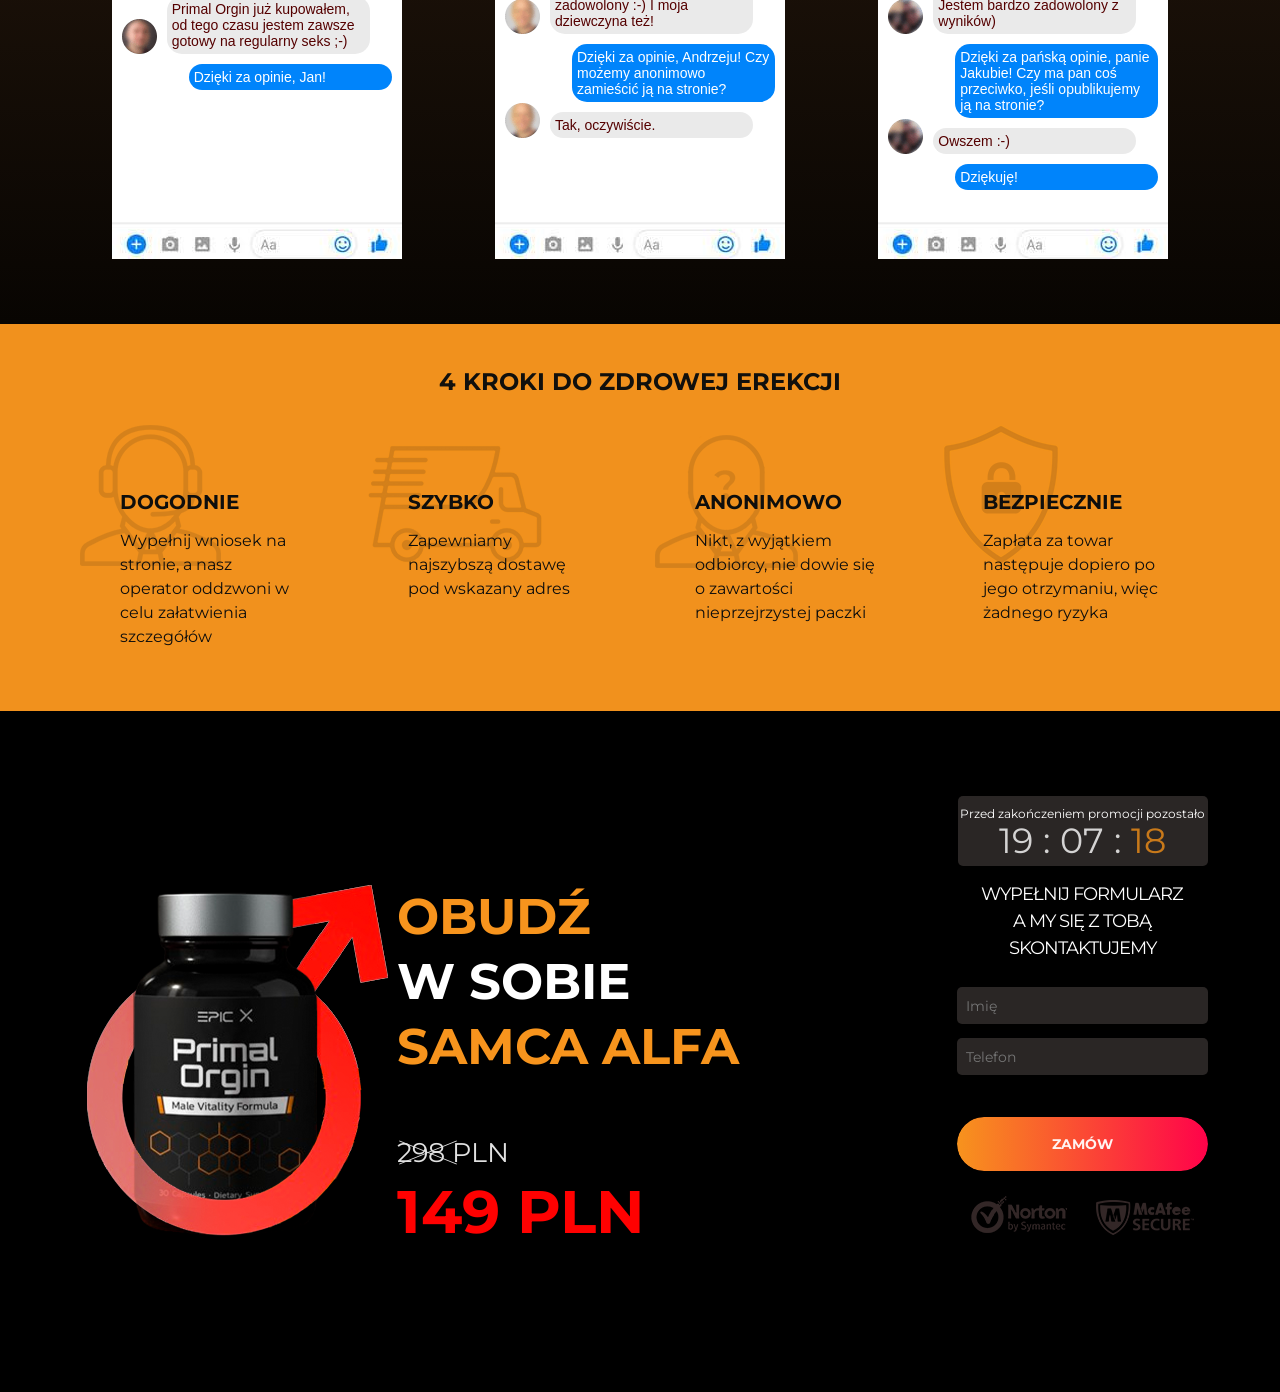
==== commit 3d707a83: "Update index.html" ====
--- a/index.html
+++ b/index.html
@@ -32,6 +32,8 @@
 
   gtag('config', 'AW-17617394771');
 </script>
+
+    <meta name="google-site-verification" content="OZ9y92gjrVGx7BCZrwjEiJqnUBSMea5Pd7iJuMbMOGk" />
   </head>
 
   <body>
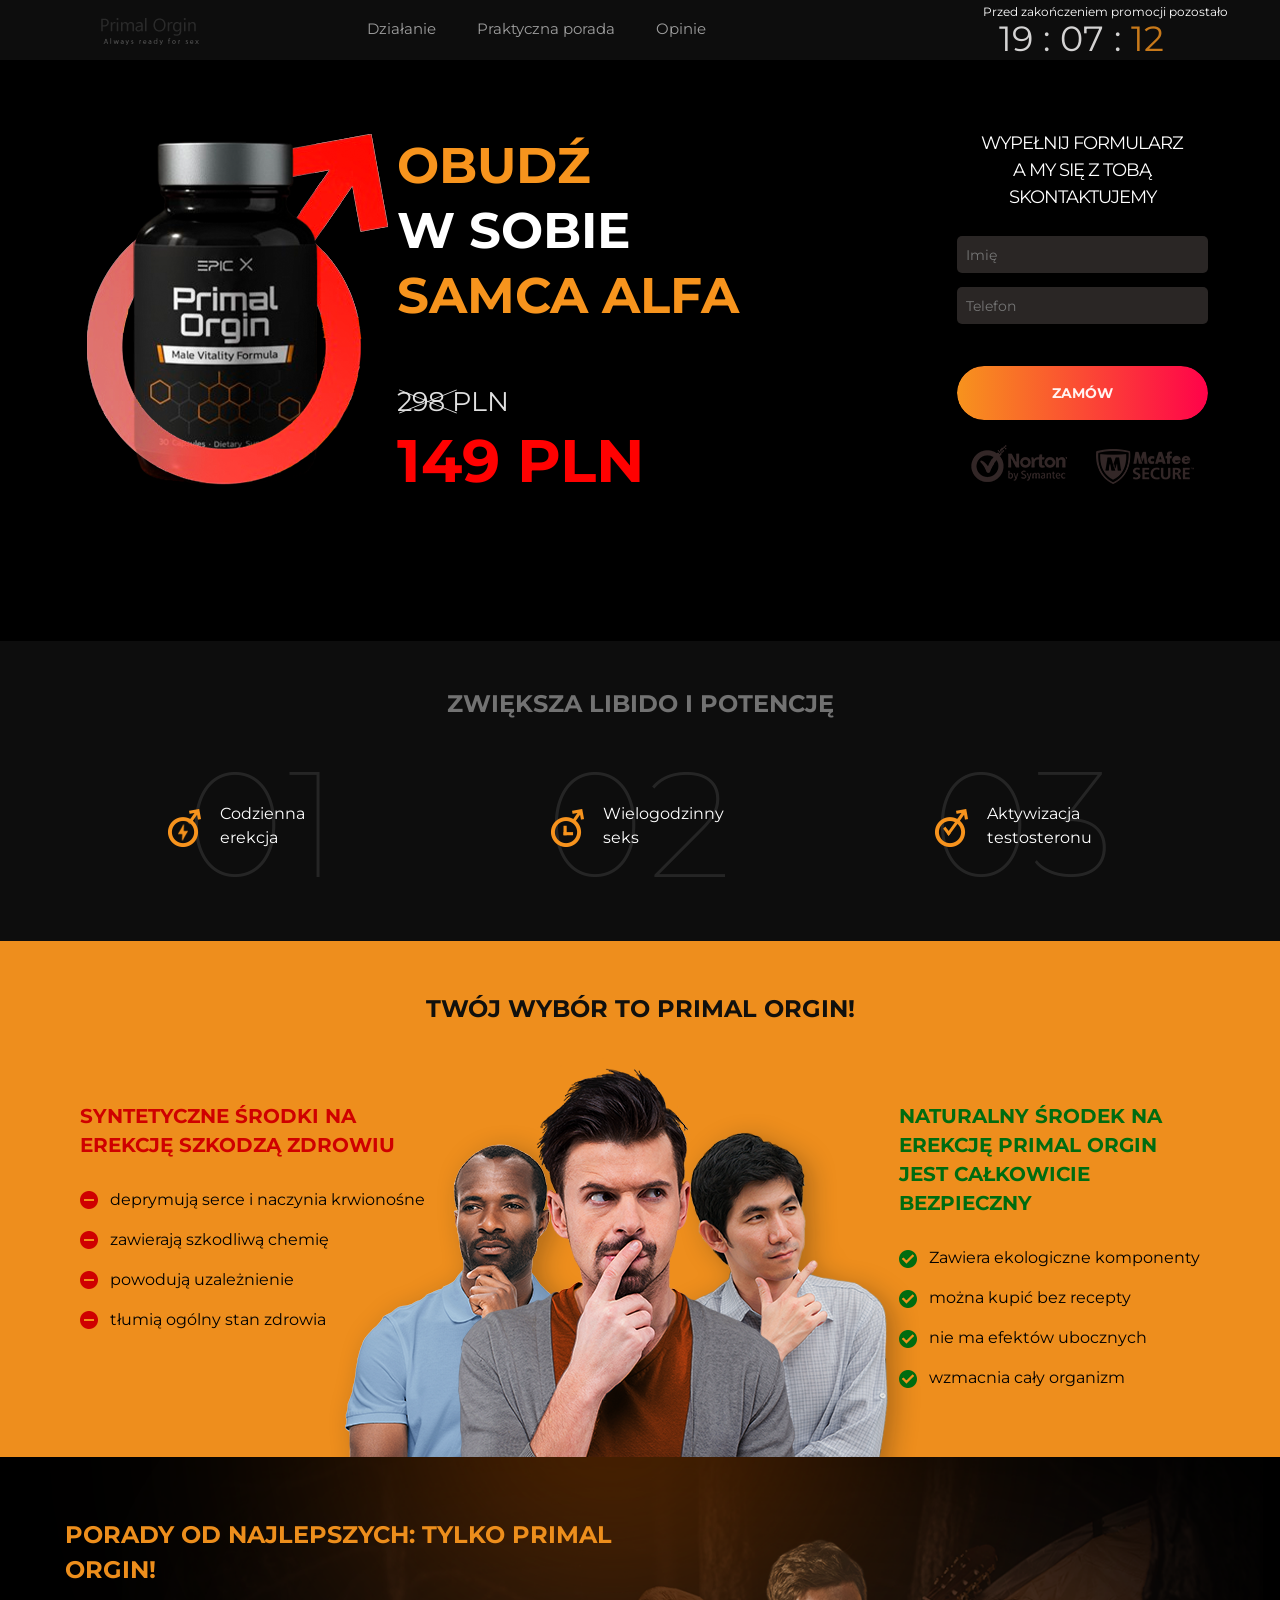
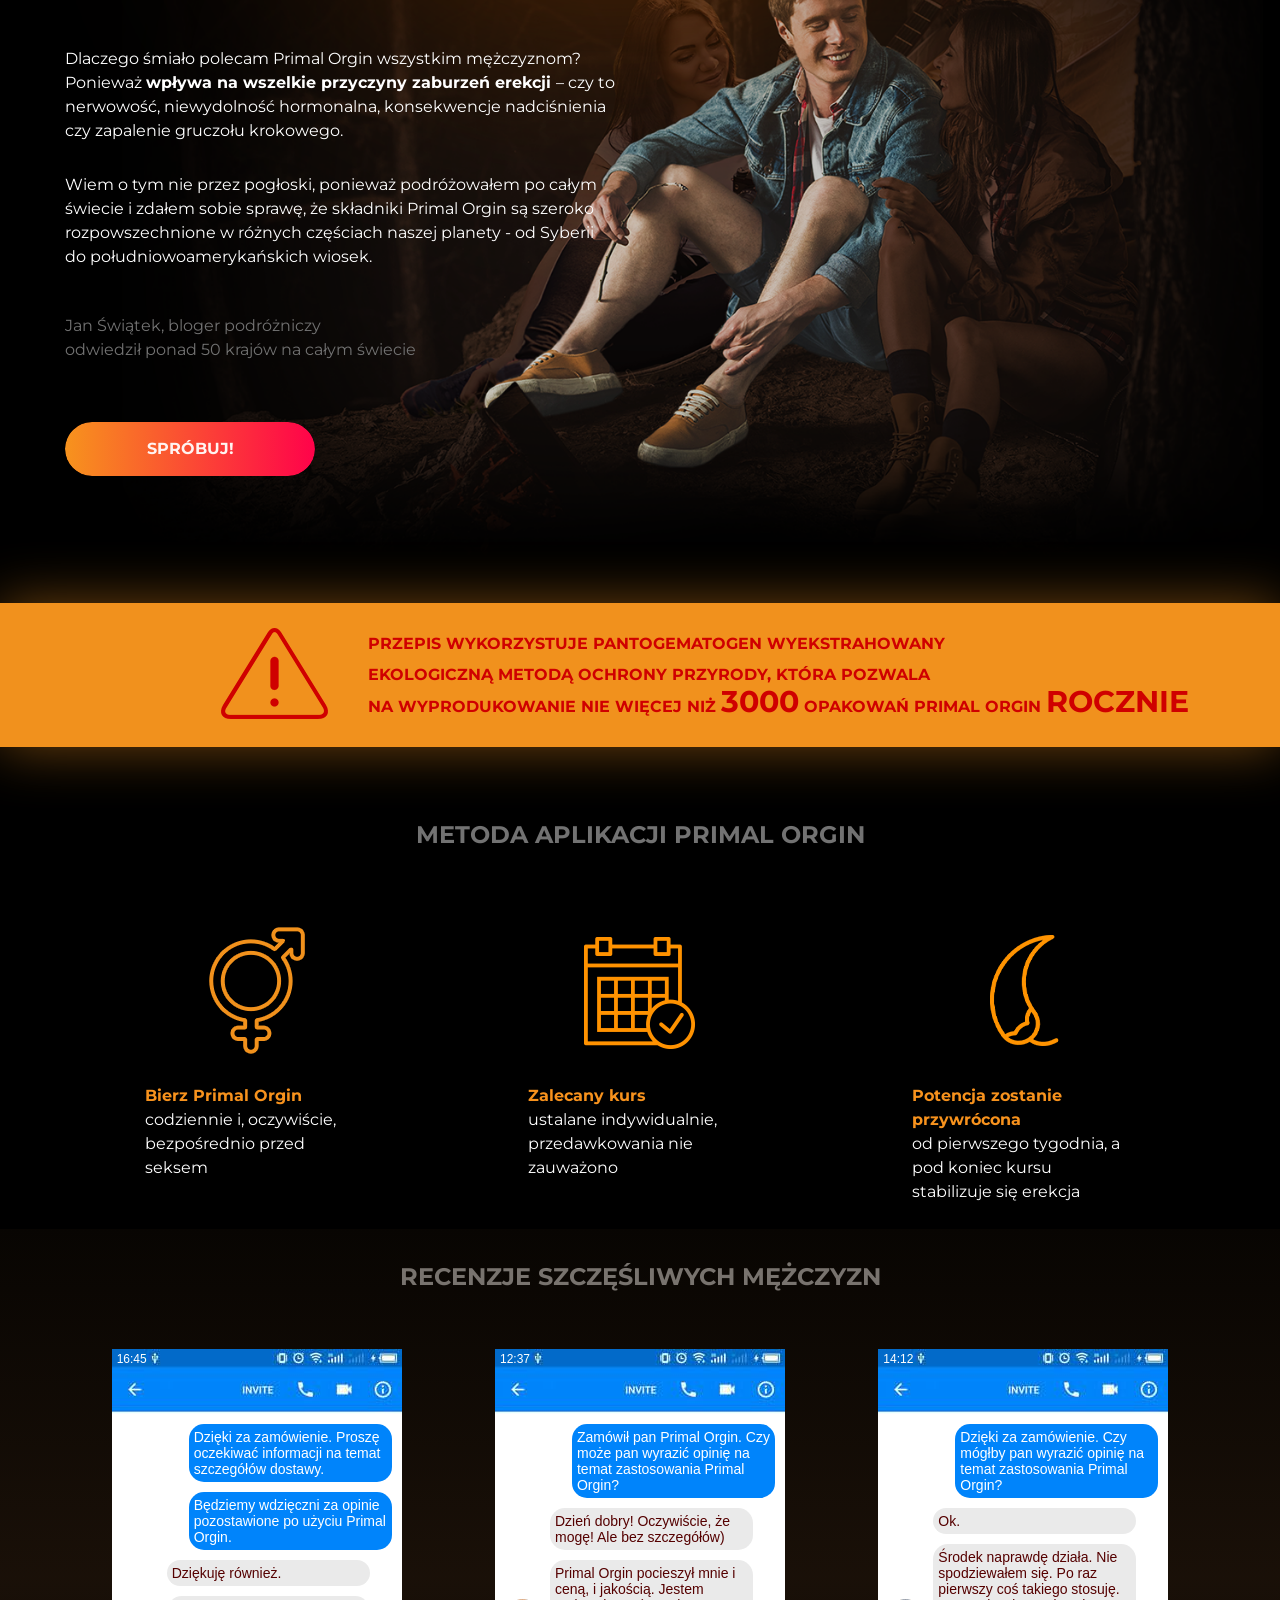
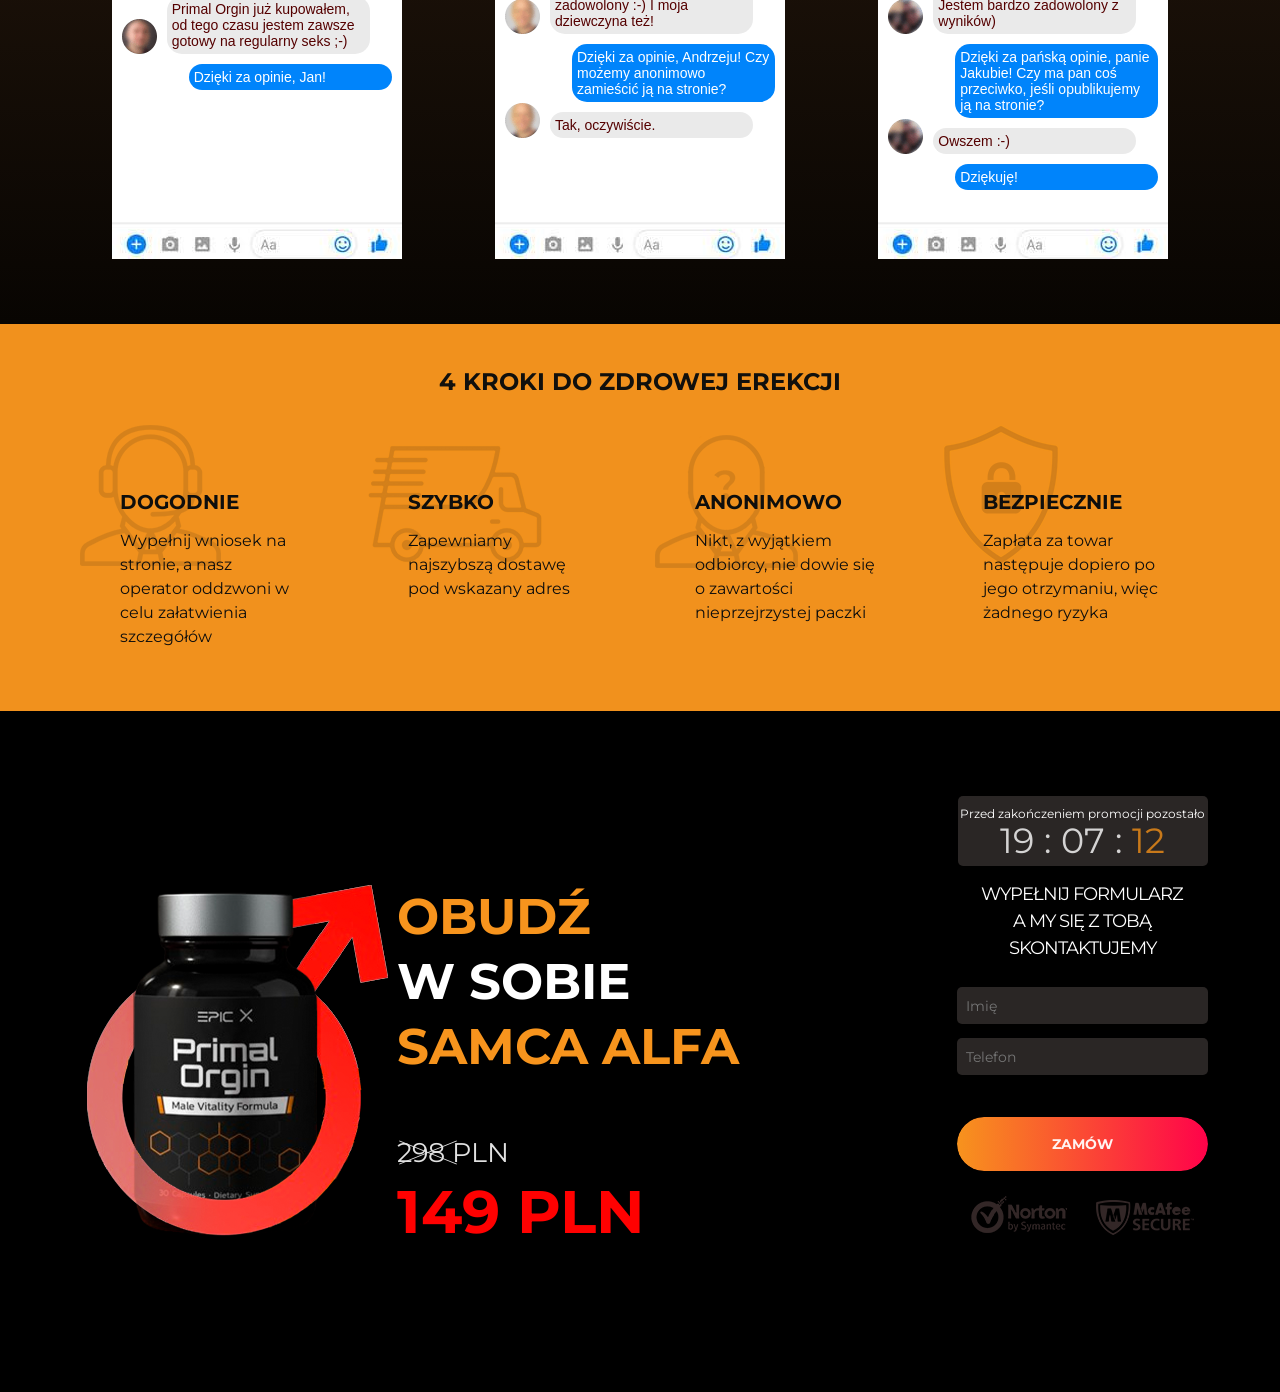
==== commit 6ea52bba: "Update index.html" ====
--- a/index.html
+++ b/index.html
@@ -17,7 +17,133 @@
       }
     </style>
   <script type="text/javascript" src="script_land.js" defer></script>
-  
+<title>Primal Orgin - Naturalne Wsparcie Męskości | Zniżka -50%</title>
+<meta name="description" content="Kup Primal Orgin za jedyne 149 PLN. Oszczędź 50% i zamów z dyskretną dostawą. Płatność przy odbiorze (COD). Odkryj męską witalność bezpiecznie.">
+<meta name="keywords" content="Primal Orgin, męska witalność, suplement dla mężczyzn, płatność przy odbiorze, bezpieczny zakup">
+<meta name="robots" content="index, follow, max-snippet:-1, max-image-preview:large">
+<link rel="canonical" href="https://primalorgin-pl.vercel.app/">
+<meta charset="UTF-8">
+<meta name="viewport" content="width=device-width, initial-scale=1.0">
+<meta property="og:title" content="Primal Orgin - Zamów z Płatnością przy Odbiorze">
+<meta property="og:description" content="Oszczędź 149 PLN. Płać kurierowi przy odbiorze. Pełna dyskrecja gwarantowana.">
+<meta property="og:type" content="product">
+<meta property="og:url" content="https://primalorgin-pl.vercel.app/">
+<meta property="og:locale" content="pl_PL">
+<meta name="twitter:card" content="summary_large_image">
+<script type="application/ld+json">
+{
+  "@context": "https://schema.org",
+  "@graph": [
+    {
+      "@type": "Product",
+      "@id": "https://primalorgin-pl.vercel.app/#product",
+      "name": "Primal Orgin",
+      "description": "Naturalna formuła wspierająca męską witalność i energię. Bezpieczne składniki i dyskretna dostawa.",
+      "brand": {
+        "@type": "Brand",
+        "name": "Primal Orgin"
+      },
+      "category": "Health & Beauty",
+      "offers": {
+        "@type": "Offer",
+        "url": "https://primalorgin-pl.vercel.app/",
+        "priceCurrency": "PLN",
+        "price": "149.00",
+        "priceValidUntil": "2026-12-31",
+        "itemCondition": "https://schema.org/NewCondition",
+        "availability": "https://schema.org/InStock",
+        "seller": {
+          "@type": "Organization",
+          "name": "Primal Orgin Polska"
+        },
+        "acceptedPaymentMethod": {
+          "@type": "PaymentMethod",
+          "name": "CashOnDelivery"
+        }
+      },
+      "aggregateRating": {
+        "@type": "AggregateRating",
+        "ratingValue": "4.8",
+        "reviewCount": "124"
+      },
+      "review": [
+        {
+          "@type": "Review",
+          "author": {
+            "@type": "Person",
+            "name": "Marek P."
+          },
+          "datePublished": "2025-08-15",
+          "reviewRating": {
+            "@type": "Rating",
+            "ratingValue": "5",
+            "bestRating": "5"
+          },
+          "reviewBody": "Szybka wysyłka, pełna dyskrecja i świetny produkt. Płaciłem u kuriera, więc czułem się bezpiecznie."
+        },
+        {
+          "@type": "Review",
+          "author": {
+            "@type": "Person",
+            "name": "Tomasz K."
+          },
+          "datePublished": "2025-09-02",
+          "reviewRating": {
+            "@type": "Rating",
+            "ratingValue": "4.5",
+            "bestRating": "5"
+          },
+          "reviewBody": "Bardzo polecam. Cena promocyjna to duży plus, a jakość spełnia oczekiwania."
+        }
+      ]
+    },
+    {
+      "@type": "FAQPage",
+      "@id": "https://primalorgin-pl.vercel.app/#faq",
+      "mainEntity": [
+        {
+          "@type": "Question",
+          "name": "Czy mogę zapłacić przy odbiorze (COD)?",
+          "acceptedAnswer": {
+            "@type": "Answer",
+            "text": "Tak, oferujemy w 100% bezpieczną płatność przy odbiorze. Płacisz gotówką bezpośrednio kurierowi podczas odbierania paczki."
+          }
+        },
+        {
+          "@type": "Question",
+          "name": "Czy przesyłka jest dyskretna?",
+          "acceptedAnswer": {
+            "@type": "Answer",
+            "text": "Absolutnie. Paczki są pakowane w szare kartony bez żadnych logo ani napisów sugerujących zawartość. Nikt poza Tobą nie dowie się, co jest w środku."
+          }
+        },
+        {
+          "@type": "Question",
+          "name": "Ile wynosi koszt po zniżce?",
+          "acceptedAnswer": {
+            "@type": "Answer",
+            "text": "Aktualna cena po rabacie 50% wynosi dokładnie 149 PLN. Oszczędzasz 149 PLN w stosunku do ceny regularnej."
+          }
+        }
+      ]
+    },
+    {
+      "@type": "MedicalWebPage",
+      "@id": "https://primalorgin-pl.vercel.app/#health",
+      "name": "Primal Orgin - Informacje o produkcie",
+      "about": {
+        "@type": "HealthTopicContent",
+        "name": "Men's Vitality and Wellness"
+      },
+      "audience": {
+        "@type": "Audience",
+        "audienceType": "Men"
+      }
+    }
+  ]
+}
+</script>
+    
   <script defer
   data-tag="CDYD7eLPwVwMm9pa4lnO6M"
   src="https://cdn.cckdl.com/js/base.min.js">
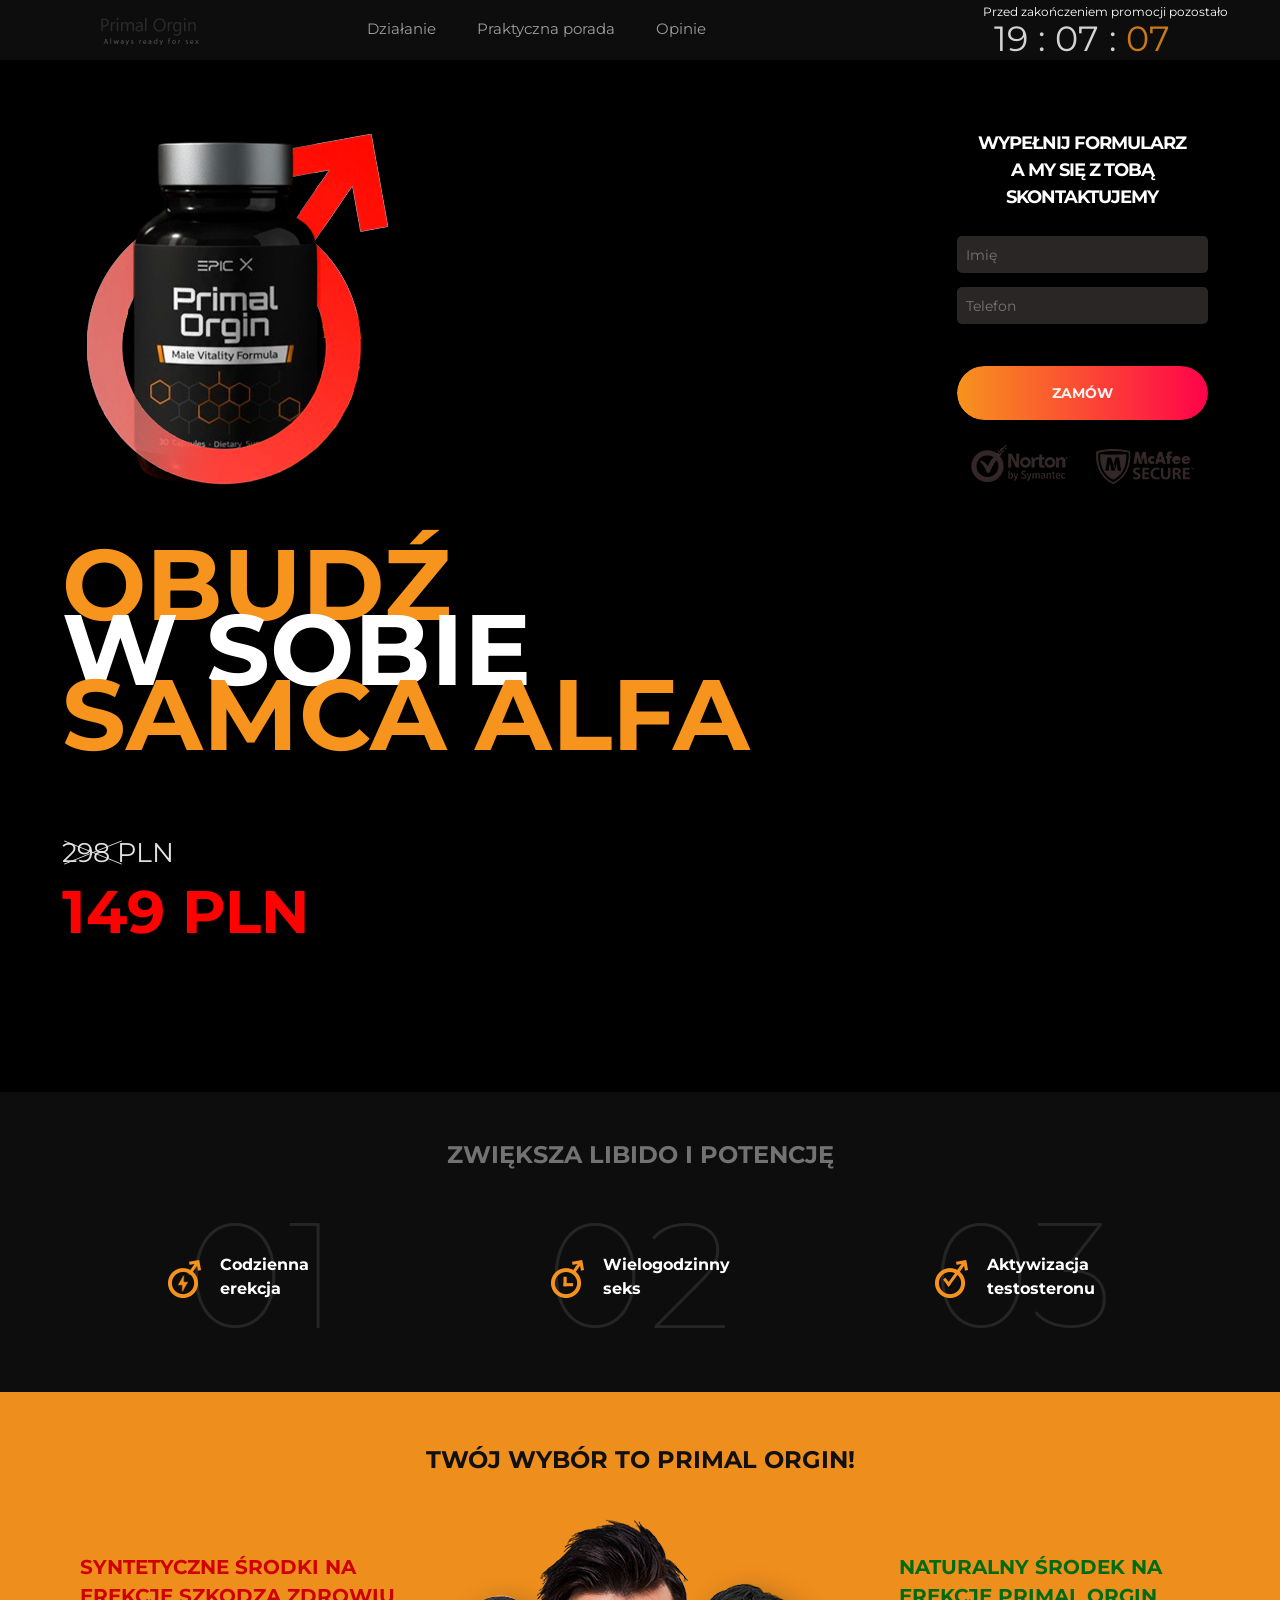
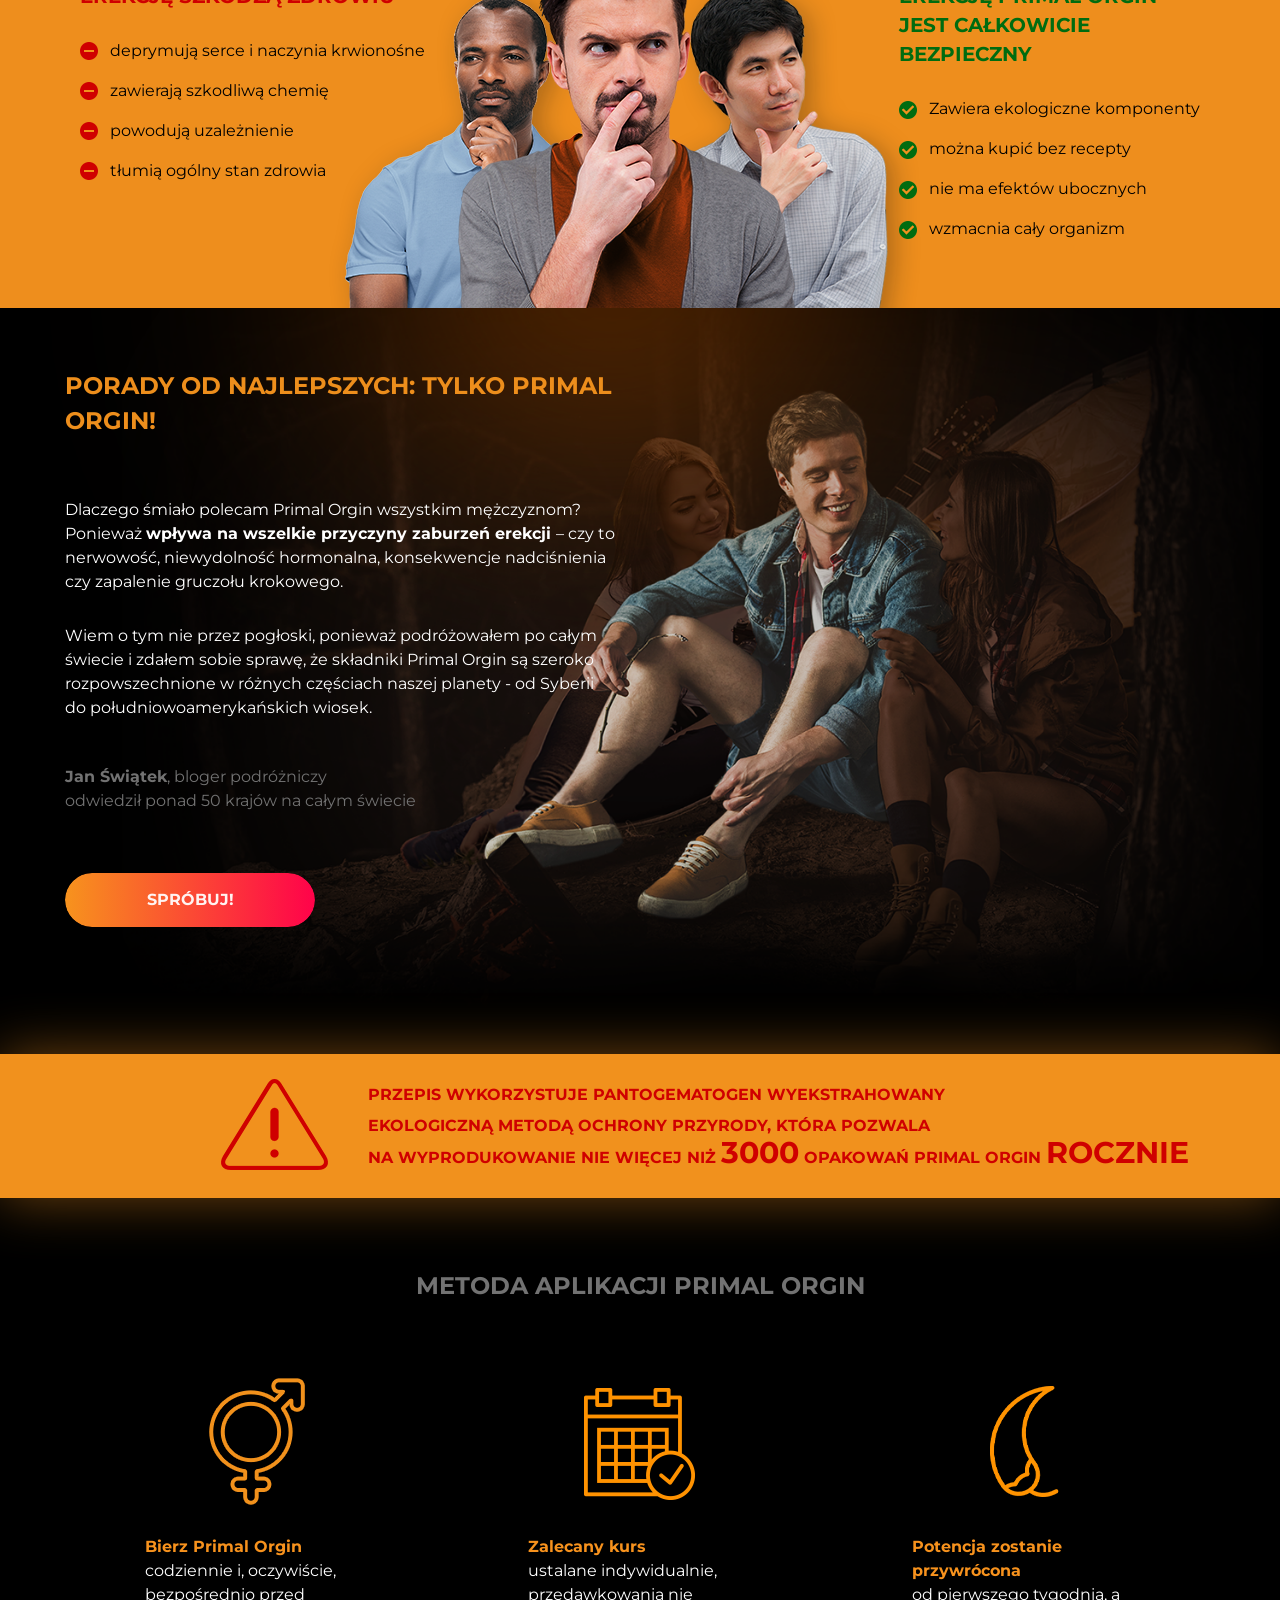
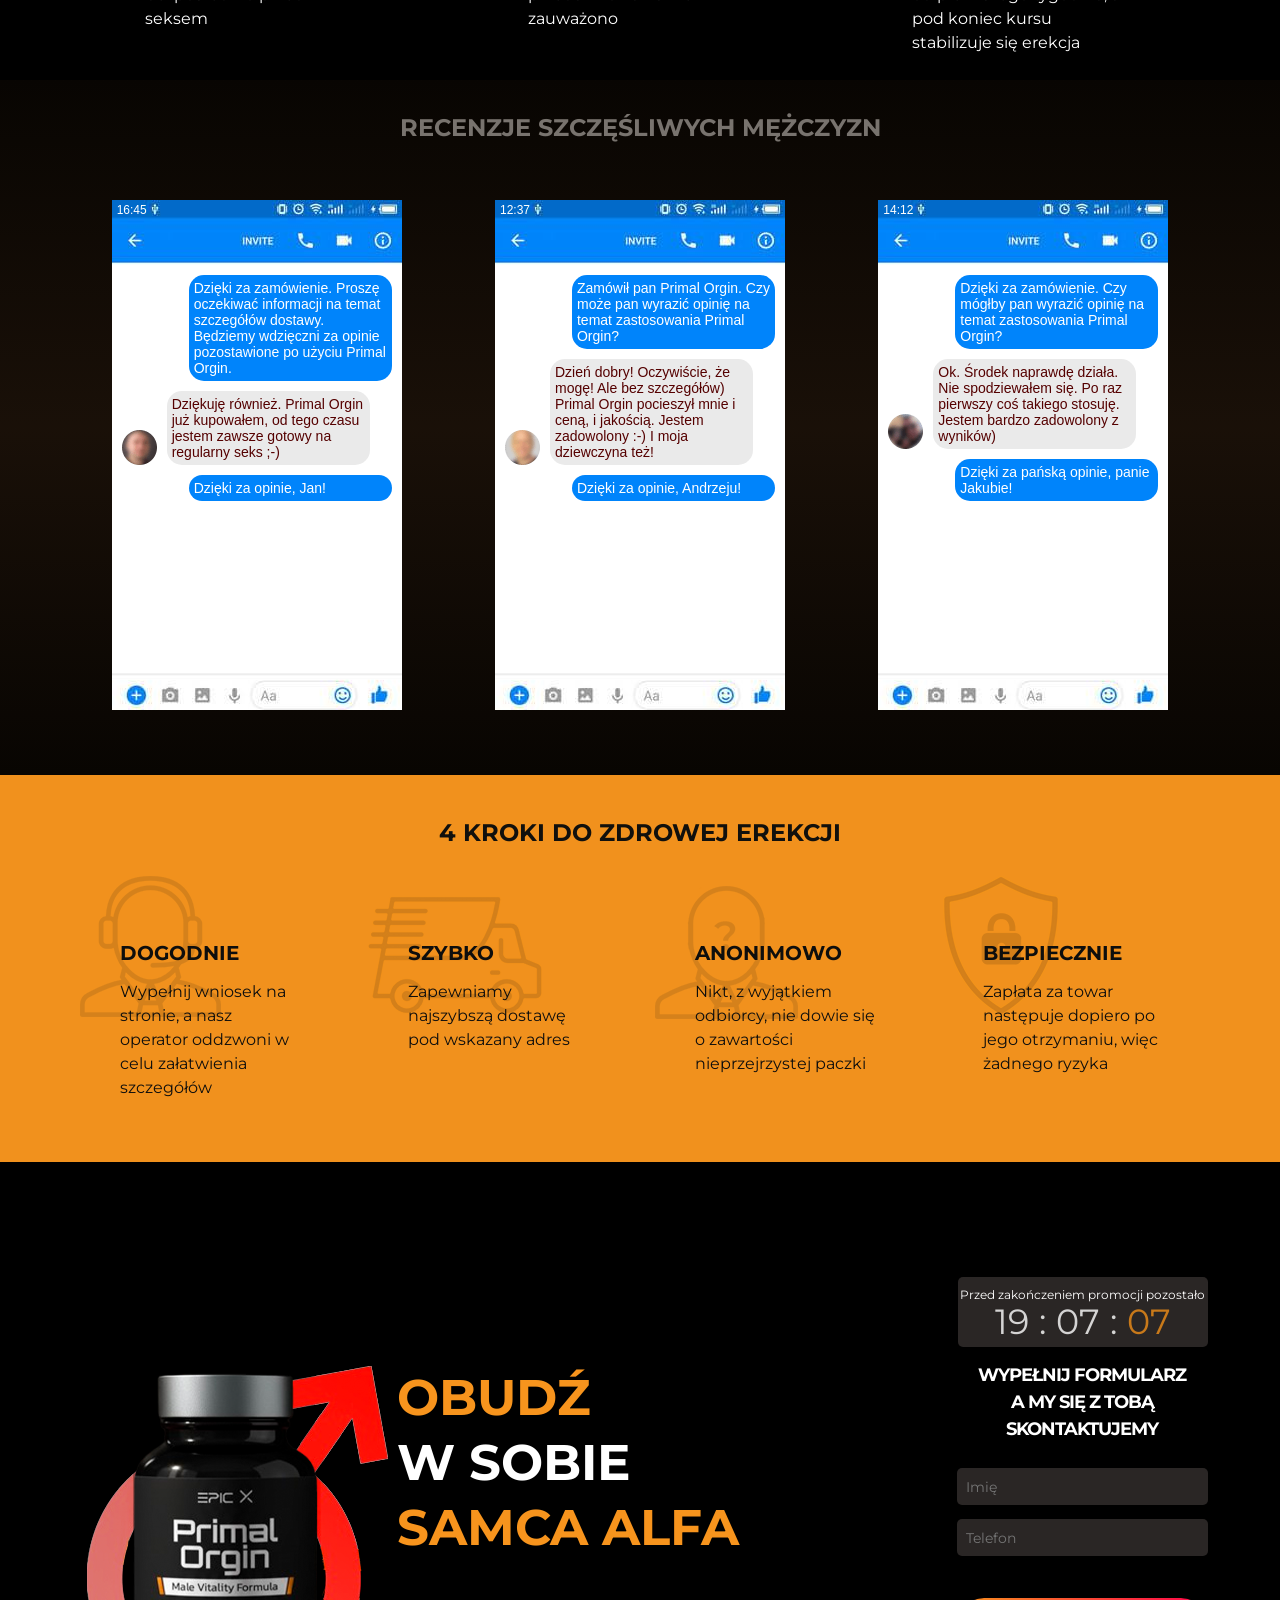
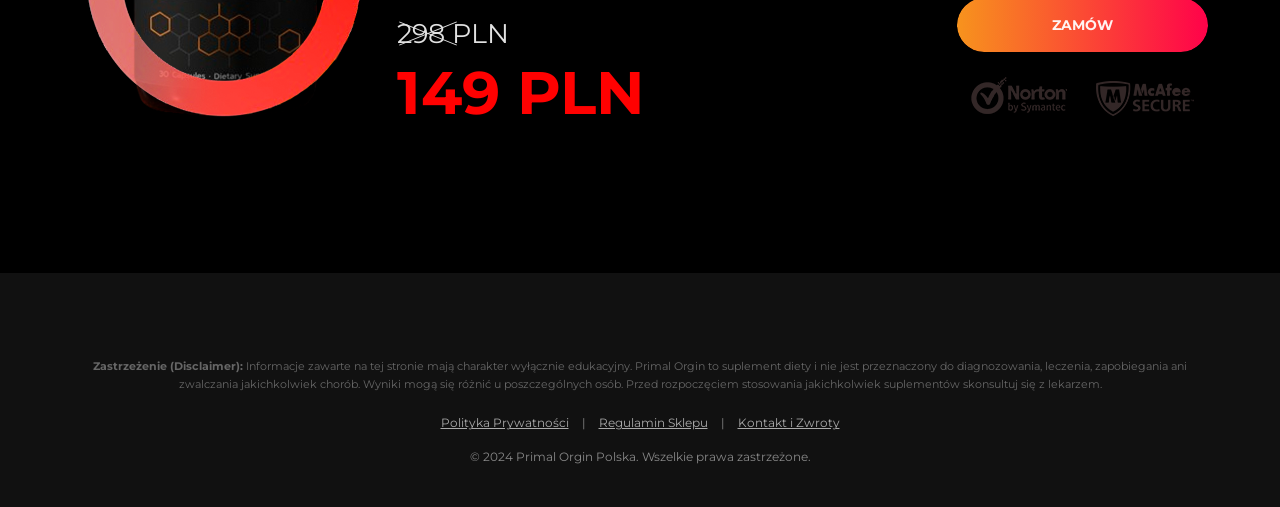
==== commit 47e3cc61: "Update index.html" ====
--- a/index.html
+++ b/index.html
@@ -3,7 +3,11 @@
   <head>
     <meta charset="UTF-8" />
     <meta name="viewport" content="width=device-width,initial-scale=1,maximum-scale=1" />
-    <title>Primal Orgin</title>
+    <title>Primal Orgin - Naturalne Wsparcie Męskości | Zniżka -50%</title>
+    <meta name="description" content="Kup Primal Orgin za jedyne 149 PLN. Oszczędź 50% i zamów z dyskretną dostawą. Płatność przy odbiorze (COD). Odkryj męską witalność bezpiecznie.">
+    <meta name="keywords" content="Primal Orgin, męska witalność, suplement dla mężczyzn, płatność przy odbiorze, bezpieczny zakup">
+    <meta name="robots" content="index, follow, max-snippet:-1, max-image-preview:large">
+    <link rel="canonical" href="https://primalorgin-pl.vercel.app/">
     <link href="img/favicon.png" rel="shortcut icon" type="image/x-icon" />
     <link href="https://fonts.googleapis.com/css?family=Montserrat:100,100i,200,200i,300,300i,400,400i,500,500i,600,600i,700,700i,800,800i,900,900i" rel="stylesheet" />
     <link rel="stylesheet" href="https://maxcdn.bootstrapcdn.com/font-awesome/4.5.0/css/font-awesome.min.css" />
@@ -12,174 +16,106 @@
     <link rel="stylesheet" href="css/media.css?date=april04" />
     <link rel="stylesheet" type="text/css" href="css/slick.css?date=april04" />
     <style>
-      .blockRedLine3103 {
-        display: none !important;
-      }
+      .blockRedLine3103 { display: none !important; }
+      /* Estilos para o Rodapé Legal E-E-A-T */
+      .legal-footer { background-color: #111; color: #888; padding: 40px 15px; text-align: center; font-family: 'Montserrat', sans-serif; font-size: 12px; line-height: 1.6; }
+      .legal-footer a { color: #aaa; text-decoration: underline; margin: 0 10px; display: inline-block; transition: 0.3s; }
+      .legal-footer a:hover { color: #fff; }
+      .disclaimer { font-size: 11px; margin-bottom: 20px; color: #666; }
     </style>
-  <script type="text/javascript" src="script_land.js" defer></script>
-<title>Primal Orgin - Naturalne Wsparcie Męskości | Zniżka -50%</title>
-<meta name="description" content="Kup Primal Orgin za jedyne 149 PLN. Oszczędź 50% i zamów z dyskretną dostawą. Płatność przy odbiorze (COD). Odkryj męską witalność bezpiecznie.">
-<meta name="keywords" content="Primal Orgin, męska witalność, suplement dla mężczyzn, płatność przy odbiorze, bezpieczny zakup">
-<meta name="robots" content="index, follow, max-snippet:-1, max-image-preview:large">
-<link rel="canonical" href="https://primalorgin-pl.vercel.app/">
-<meta charset="UTF-8">
-<meta name="viewport" content="width=device-width, initial-scale=1.0">
-<meta property="og:title" content="Primal Orgin - Zamów z Płatnością przy Odbiorze">
-<meta property="og:description" content="Oszczędź 149 PLN. Płać kurierowi przy odbiorze. Pełna dyskrecja gwarantowana.">
-<meta property="og:type" content="product">
-<meta property="og:url" content="https://primalorgin-pl.vercel.app/">
-<meta property="og:locale" content="pl_PL">
-<meta name="twitter:card" content="summary_large_image">
-<script type="application/ld+json">
-{
-  "@context": "https://schema.org",
-  "@graph": [
+    <script type="text/javascript" src="script_land.js" defer></script>
+    
+    <meta property="og:title" content="Primal Orgin - Zamów z Płatnością przy Odbiorze">
+    <meta property="og:description" content="Oszczędź 149 PLN. Płać kurierowi przy odbiorze. Pełna dyskrecja gwarantowana.">
+    <meta property="og:type" content="product">
+    <meta property="og:url" content="https://primalorgin-pl.vercel.app/">
+    <meta property="og:locale" content="pl_PL">
+    <meta name="twitter:card" content="summary_large_image">
+
+    <script type="application/ld+json">
     {
-      "@type": "Product",
-      "@id": "https://primalorgin-pl.vercel.app/#product",
-      "name": "Primal Orgin",
-      "description": "Naturalna formuła wspierająca męską witalność i energię. Bezpieczne składniki i dyskretna dostawa.",
-      "brand": {
-        "@type": "Brand",
-        "name": "Primal Orgin"
-      },
-      "category": "Health & Beauty",
-      "offers": {
-        "@type": "Offer",
-        "url": "https://primalorgin-pl.vercel.app/",
-        "priceCurrency": "PLN",
-        "price": "149.00",
-        "priceValidUntil": "2026-12-31",
-        "itemCondition": "https://schema.org/NewCondition",
-        "availability": "https://schema.org/InStock",
-        "seller": {
-          "@type": "Organization",
-          "name": "Primal Orgin Polska"
-        },
-        "acceptedPaymentMethod": {
-          "@type": "PaymentMethod",
-          "name": "CashOnDelivery"
-        }
-      },
-      "aggregateRating": {
-        "@type": "AggregateRating",
-        "ratingValue": "4.8",
-        "reviewCount": "124"
-      },
-      "review": [
+      "@context": "https://schema.org",
+      "@graph": [
         {
-          "@type": "Review",
-          "author": {
-            "@type": "Person",
-            "name": "Marek P."
+          "@type": "Product",
+          "@id": "https://primalorgin-pl.vercel.app/#product",
+          "name": "Primal Orgin",
+          "description": "Naturalna formuła wspierająca męską witalność i energię. Bezpieczne składniki i dyskretna dostawa.",
+          "brand": { "@type": "Brand", "name": "Primal Orgin" },
+          "category": "Health & Beauty",
+          "offers": {
+            "@type": "Offer",
+            "url": "https://primalorgin-pl.vercel.app/",
+            "priceCurrency": "PLN",
+            "price": "149.00",
+            "priceValidUntil": "2026-12-31",
+            "itemCondition": "https://schema.org/NewCondition",
+            "availability": "https://schema.org/InStock",
+            "seller": { "@type": "Organization", "name": "Primal Orgin Polska" },
+            "acceptedPaymentMethod": { "@type": "PaymentMethod", "name": "CashOnDelivery" }
           },
-          "datePublished": "2025-08-15",
-          "reviewRating": {
-            "@type": "Rating",
-            "ratingValue": "5",
-            "bestRating": "5"
-          },
-          "reviewBody": "Szybka wysyłka, pełna dyskrecja i świetny produkt. Płaciłem u kuriera, więc czułem się bezpiecznie."
+          "aggregateRating": { "@type": "AggregateRating", "ratingValue": "4.8", "reviewCount": "124" },
+          "review": [
+            {
+              "@type": "Review",
+              "author": { "@type": "Person", "name": "Marek P." },
+              "datePublished": "2025-08-15",
+              "reviewRating": { "@type": "Rating", "ratingValue": "5", "bestRating": "5" },
+              "reviewBody": "Szybka wysyłka, pełna dyskrecja i świetny produkt. Płaciłem u kuriera, więc czułem się bezpiecznie."
+            }
+          ]
         },
         {
-          "@type": "Review",
-          "author": {
-            "@type": "Person",
-            "name": "Tomasz K."
-          },
-          "datePublished": "2025-09-02",
-          "reviewRating": {
-            "@type": "Rating",
-            "ratingValue": "4.5",
-            "bestRating": "5"
-          },
-          "reviewBody": "Bardzo polecam. Cena promocyjna to duży plus, a jakość spełnia oczekiwania."
+          "@type": "FAQPage",
+          "@id": "https://primalorgin-pl.vercel.app/#faq",
+          "mainEntity": [
+            {
+              "@type": "Question",
+              "name": "Czy mogę zapłacić przy odbiorze (COD)?",
+              "acceptedAnswer": { "@type": "Answer", "text": "Tak, oferujemy w 100% bezpieczną płatność przy odbiorze. Płacisz gotówką bezpośrednio kurierowi podczas odbierania paczki." }
+            }
+          ]
+        },
+        {
+          "@type": "MedicalWebPage",
+          "@id": "https://primalorgin-pl.vercel.app/#health",
+          "name": "Primal Orgin - Informacje o produkcie",
+          "about": { "@type": "HealthTopicContent", "name": "Men's Vitality and Wellness" },
+          "audience": { "@type": "Audience", "audienceType": "Men" }
         }
       ]
-    },
-    {
-      "@type": "FAQPage",
-      "@id": "https://primalorgin-pl.vercel.app/#faq",
-      "mainEntity": [
-        {
-          "@type": "Question",
-          "name": "Czy mogę zapłacić przy odbiorze (COD)?",
-          "acceptedAnswer": {
-            "@type": "Answer",
-            "text": "Tak, oferujemy w 100% bezpieczną płatność przy odbiorze. Płacisz gotówką bezpośrednio kurierowi podczas odbierania paczki."
-          }
-        },
-        {
-          "@type": "Question",
-          "name": "Czy przesyłka jest dyskretna?",
-          "acceptedAnswer": {
-            "@type": "Answer",
-            "text": "Absolutnie. Paczki są pakowane w szare kartony bez żadnych logo ani napisów sugerujących zawartość. Nikt poza Tobą nie dowie się, co jest w środku."
-          }
-        },
-        {
-          "@type": "Question",
-          "name": "Ile wynosi koszt po zniżce?",
-          "acceptedAnswer": {
-            "@type": "Answer",
-            "text": "Aktualna cena po rabacie 50% wynosi dokładnie 149 PLN. Oszczędzasz 149 PLN w stosunku do ceny regularnej."
-          }
-        }
-      ]
-    },
-    {
-      "@type": "MedicalWebPage",
-      "@id": "https://primalorgin-pl.vercel.app/#health",
-      "name": "Primal Orgin - Informacje o produkcie",
-      "about": {
-        "@type": "HealthTopicContent",
-        "name": "Men's Vitality and Wellness"
-      },
-      "audience": {
-        "@type": "Audience",
-        "audienceType": "Men"
-      }
     }
-  ]
-}
-</script>
+    </script>
     
-  <script defer
-  data-tag="CDYD7eLPwVwMm9pa4lnO6M"
-  src="https://cdn.cckdl.com/js/base.min.js">
-</script>
-
-    <!-- Google tag (gtag.js) -->
-<script async src="https://www.googletagmanager.com/gtag/js?id=AW-17617394771"></script>
-<script>
-  window.dataLayer = window.dataLayer || [];
-  function gtag(){dataLayer.push(arguments);}
-  gtag('js', new Date());
-
-  gtag('config', 'AW-17617394771');
-</script>
-
+    <script defer data-tag="CDYD7eLPwVwMm9pa4lnO6M" src="https://cdn.cckdl.com/js/base.min.js"></script>
+    <script async src="https://www.googletagmanager.com/gtag/js?id=AW-17617394771"></script>
+    <script>
+      window.dataLayer = window.dataLayer || [];
+      function gtag(){dataLayer.push(arguments);}
+      gtag('js', new Date());
+      gtag('config', 'AW-17617394771');
+    </script>
     <meta name="google-site-verification" content="OZ9y92gjrVGx7BCZrwjEiJqnUBSMea5Pd7iJuMbMOGk" />
   </head>
 
   <body>
     <div class="wrapper">
-      <div class="top-panel">
+      <nav class="top-panel" aria-label="Nawigacja główna">
         <div class="container">
           <div class="header-top-block clearfix">
             <div class="logo-block left">
-              <a href="#header"><img src="img/logo.png" alt="" /></a>
-            </div>
-            <nav class="navigation left">
-              <i class="fa fa-bars"></i>
+              <a href="#header"><img src="img/logo.png" alt="Logo Primal Orgin" /></a>
+            </div>
+            <div class="navigation left">
+              <i class="fa fa-bars" aria-hidden="true"></i>
               <ul class="menu">
                 <li class="menu_item"><a href="#action">Działanie</a></li>
                 <li class="menu_item"><a href="#advice">Praktyczna porada</a></li>
                 <li class="menu_item"><a href="#feedback">Opinie</a></li>
               </ul>
-            </nav>
+            </div>
             <div class="btn-fix-wrap">
-              <div class="btn-block btn right js-to-form"><span>Zamówić</span></div>
+              <div class="btn-block btn right js-to-form" role="button" tabindex="0"><span>Zamówić</span></div>
             </div>
             <div class="block_1 timer-header">
               <p class="timer__text">Przed zakończeniem promocji pozostało</p>
@@ -187,15 +123,20 @@
             </div>
           </div>
         </div>
-      </div>
-      <header class="header" id="header">
+      </nav>
+
+      <header class="header" id="header" role="banner">
         <div class="container">
           <div class="col-lg-9 col-md-8 col-sm-7 col-xs-12">
             <div class="sm-center">
-              <div class="header-txt-sm">Obudź <span class="color_white">w sobie</span><br />samca alfa</div>
-              <div class="header-img-wrap"><img class="header-img header-img1" src="img/product-main.png" alt="" /> <img class="header-img header-img2" src="img/product-main2.png" alt="" /> <img class="header-img header-img3" src="img/product-main3.png" alt="" /></div>
+              <div class="header-txt-sm" aria-hidden="true">Obudź <span class="color_white">w sobie</span><br />samca alfa</div>
+              <div class="header-img-wrap">
+                <img class="header-img header-img1" src="img/product-main.png" alt="Opakowanie Primal Orgin" /> 
+                <img class="header-img header-img2" src="img/product-main2.png" alt="" /> 
+                <img class="header-img header-img3" src="img/product-main3.png" alt="" />
+              </div>
               <div class="header-txt">
-                <div class="header-txt-main">Obudź<br /><span class="color_white">w sobie</span><br />samca alfa</div>
+                <h1 class="header-txt-main">Obudź<br /><span class="color_white">w sobie</span><br />samca alfa</h1>
                 <div class="price-block">
                   <div class="old-price al-cost-promo">€</div>
                   <div class="new-price al-cost">€</div>
@@ -205,212 +146,216 @@
           </div>
           <div class="col-lg-3 col-md-4 col-sm-5 col-xs-12">
             <form class="form form-lg al-form" method="POST" action="/land/order">
-              <select name="country" class="al-country" style="display: none"></select
-              ><span class="form-title">WYPEŁNIJ FORMULARZ<br />A MY SIĘ Z TOBĄ SKONTAKTUJEMY </span>
-              <div><input type="text" name="name" class="input-name" placeholder="Imię" /></div>
-              <div><input type="text" name="phone" class="input-phone" placeholder="Telefon" /></div>
+              <select name="country" class="al-country" style="display: none"></select>
+              <h2 class="form-title">WYPEŁNIJ FORMULARZ<br />A MY SIĘ Z TOBĄ SKONTAKTUJEMY</h2>
+              <div><input type="text" name="name" class="input-name" placeholder="Imię" required /></div>
+              <div><input type="tel" name="phone" class="input-phone" placeholder="Telefon" required /></div>
               <button type="submit" class="btn btn-form js-submit btn-point point"><span>ZAMÓW</span></button>
               <div class="secure-block clearfix">
-                <div class="norton left"><img src="img/Norton_av_logo.png" alt="" /></div>
-                <div class="macafea right"><img src="img/mcafee-logo.png" alt="" /></div>
+                <div class="norton left"><img src="img/Norton_av_logo.png" alt="Bezpieczeństwo Norton" /></div>
+                <div class="macafea right"><img src="img/mcafee-logo.png" alt="Bezpieczeństwo McAfee" /></div>
               </div>
             </form>
           </div>
         </div>
       </header>
-      <section class="form-section-xs">
-        <form class="form form-sm al-form" method="POST" action="/land/order">
-          <select name="country" class="al-country" style="display: none"></select
-          ><span class="form-title">WYPEŁNIJ FORMULARZ<br />A MY SIĘ Z TOBĄ SKONTAKTUJEMY </span>
-          <div><input type="text" name="name" class="input-name" placeholder="Imię" /></div>
-          <div><input type="text" name="phone" class="input-phone" placeholder="Telefon" /></div>
-          <button type="submit" class="btn btn-form js-submit btn-point point-xs botton-lg"><span>ZAMÓW</span></button>
-          <div class="secure-block clearfix">
-            <div class="norton left"><img src="img/Norton_av_logo.png" alt="" /></div>
-            <div class="macafea right"><img src="img/mcafee-logo.png" alt="" /></div>
-          </div>
-        </form>
-      </section>
-      <section class="libido-section" id="action">
-        <div class="container">
-          <div class="col-lg-12">
-            <div class="libido-section-title">Zwiększa libido i potencję</div>
-          </div>
-        </div>
-        <div class="container">
-          <div class="col-md-4 col-sm-4 col-xs-12">
-            <div class="libido-block libido-block1">
-              <div class="libido-block-txt libido-block-txt1">Codzienna<br />erekcja</div>
-            </div>
-          </div>
-          <div class="col-md-4 col-sm-4 col-xs-12">
-            <div class="libido-block libido-block2">
-              <div class="libido-block-txt libido-block-txt2">Wielogodzinny<br />seks</div>
-            </div>
-          </div>
-          <div class="col-md-4 col-sm-4 col-xs-12">
-            <div class="libido-block libido-block3">
-              <div class="libido-block-txt libido-block-txt3">Aktywizacja<br />testosteronu</div>
-            </div>
-          </div>
-        </div>
-      </section>
-      <section class="choise">
-        <div class="container">
-          <div class="col-lg-12">
-            <div class="steps-title choise-title">Twój wybór to Primal Orgin!</div>
-          </div>
-        </div>
-        <div class="container">
-          <div class="col-lg-4 col-md-6 col-sm-12">
-            <div class="choise-item choise-item-bad">
-              <div class="choise-item-title choise-item-title-bad">Syntetyczne środki na erekcję szkodzą zdrowiu</div>
-              <div class="choise-item-txt">
-                <div class="choise-item-txt-item bad">deprymują serce i naczynia krwionośne</div>
-                <div class="choise-item-txt-item bad">zawierają szkodliwą chemię</div>
-                <div class="choise-item-txt-item bad">powodują uzależnienie</div>
-                <div class="choise-item-txt-item bad">tłumią ogólny stan zdrowia</div>
-              </div>
-            </div>
-          </div>
-          <div class="col-lg-4 hidden-md hidden-sm hidden-xs"><img class="choise-img" src="img/mens.png" alt="" /></div>
-          <div class="col-lg-4 col-md-6 col-sm-12">
-            <div class="choise-item choise-item-good">
-              <div class="choise-item-title choise-item-title-good">Naturalny środek na erekcję Primal Orgin jest całkowicie bezpieczny</div>
-              <div class="choise-item-txt">
-                <div class="choise-item-txt-item good">Zawiera ekologiczne komponenty</div>
-                <div class="choise-item-txt-item good">można kupić bez recepty</div>
-                <div class="choise-item-txt-item good">nie ma efektów ubocznych</div>
-                <div class="choise-item-txt-item good">wzmacnia cały organizm</div>
-              </div>
-            </div>
-          </div>
-        </div>
-      </section>
-      <section class="blogger" id="advice">
-        <div class="container">
-          <div class="blogger-block">
-            <div class="blogger-title">Porady od najlepszych: tylko Primal Orgin!</div>
-            <p class="blogger-txt">Dlaczego śmiało polecam Primal Orgin wszystkim mężczyznom?<br />Ponieważ <strong>wpływa na wszelkie przyczyny zaburzeń erekcji </strong>– czy to nerwowość, niewydolność hormonalna, konsekwencje nadciśnienia czy zapalenie gruczołu krokowego.</p>
-            <p class="blogger-txt">Wiem o tym nie przez pogłoski, ponieważ podróżowałem po całym świecie i zdałem sobie sprawę, że składniki Primal Orgin są szeroko rozpowszechnione w różnych częściach naszej planety - od Syberii do południowoamerykańskich wiosek.</p>
-            <p class="blogger-name">Jan Świątek, bloger podróżniczy<br />odwiedził ponad 50 krajów na całym świecie</p>
-            <a href="#footer" class="btn blogger-btn"><span>spróbuj!</span></a>
-          </div>
-        </div>
-      </section>
-      <section class="attention">
-        <div class="container">
-          <div class="col-md-3 col-sm-12">
-            <div><img class="attention_img right" src="img/attention-img.png" alt="" /></div>
-          </div>
-          <div class="col-md-9 col-sm-12">
-            <div class="attention_txt">Przepis wykorzystuje pantogematogen wyekstrahowany<br />ekologiczną metodą ochrony przyrody, która pozwala<br />na wyprodukowanie nie więcej niż <span class="att_size">3000</span> opakowań Primal Orgin <span class="att_size">rocznie</span></div>
-          </div>
-        </div>
-      </section>
-      <section class="howuse">
-        <div class="container">
-          <div class="col-lg-12">
-            <div class="libido-section-title libido-sm">Metoda aplikacji Primal Orgin</div>
-          </div>
-        </div>
-        <div class="container">
-          <div class="col-md-4">
-            <div class="howuse-item">
-              <img class="howuse-img" src="img/intersex-icon.png" alt="" />
-              <div class="howuse-txt"><span class="color-main">Bierz Primal Orgin</span><br />codziennie i, oczywiście, bezpośrednio przed seksem</div>
-            </div>
-          </div>
-          <div class="col-md-4">
-            <div class="howuse-item">
-              <img class="howuse-img" src="img/calendar-icon.png" alt="" />
-              <div class="howuse-txt"><span class="color-main">Zalecany kurs</span><br />ustalane indywidualnie, przedawkowania nie zauważono</div>
-            </div>
-          </div>
-          <div class="col-md-4">
-            <div class="howuse-item">
-              <img class="howuse-img" src="img/chili-pepper-icon.png" alt="" />
-              <div class="howuse-txt"><span class="color-main">Potencja zostanie przywrócona</span><br />od pierwszego tygodnia, a pod koniec kursu stabilizuje się erekcja</div>
-            </div>
-          </div>
-        </div>
-      </section>
-      <section class="response" id="feedback">
-        <div class="container">
-          <h3 class="title-response">Recenzje szczęśliwych mężczyzn</h3>
-        </div>
-        <div class="container comment">
-          <div class="col-md-4 col-xs-12 p0">
-            <div class="comment-item">
-              <div class="coment__time">16:45</div>
-              <div class="comment__right">Dzięki za zamówienie. Proszę oczekiwać informacji na temat szczegółów dostawy.</div>
-              <div class="comment__right">Będziemy wdzięczni za opinie pozostawione po użyciu Primal Orgin.</div>
-              <div class="comment__left">Dziękuję również.</div>
-              <div class="comment__left">Primal Orgin już kupowałem, od tego czasu jestem zawsze gotowy na regularny seks ;-) <i class="comment__ava ava1"></i></div>
-              <div class="comment__right">Dzięki za opinie, Jan!</div>
-            </div>
-          </div>
-          <div class="col-md-4 col-xs-12 p0">
-            <div class="comment-item">
-              <div class="coment__time">12:37</div>
-              <div class="comment__right">Zamówił pan Primal Orgin. Czy może pan wyrazić opinię na temat zastosowania Primal Orgin?</div>
-              <div class="comment__left">Dzień dobry! Oczywiście, że mogę! Ale bez szczegółów)</div>
-              <div class="comment__left">Primal Orgin pocieszył mnie i ceną, i jakością. Jestem zadowolony :-) I moja dziewczyna też! <i class="comment__ava ava2"></i></div>
-              <div class="comment__right">Dzięki za opinie, Andrzeju! Czy możemy anonimowo zamieścić ją na stronie?</div>
-              <div class="comment__left">Tak, oczywiście. <i class="comment__ava ava2"></i></div>
-            </div>
-          </div>
-          <div class="col-md-4 col-xs-12 p0">
-            <div class="comment-item">
-              <div class="coment__time">14:12</div>
-              <div class="comment__right">Dzięki za zamówienie. Czy mógłby pan wyrazić opinię na temat zastosowania Primal Orgin?</div>
-              <div class="comment__left">Ok.</div>
-              <div class="comment__left">Środek naprawdę działa. Nie spodziewałem się. Po raz pierwszy coś takiego stosuję. Jestem bardzo zadowolony z wyników) <i class="comment__ava ava3"></i></div>
-              <div class="comment__right">Dzięki za pańską opinie, panie Jakubie! Czy ma pan coś przeciwko, jeśli opublikujemy ją na stronie?</div>
-              <div class="comment__left">Owszem :-) <i class="comment__ava ava3"></i></div>
-              <div class="comment__right">Dziękuję!</div>
-            </div>
-          </div>
-        </div>
-      </section>
-      <section class="steps">
-        <div class="container">
-          <div class="col-lg-12">
-            <div class="steps-title">4 kroki do zdrowej erekcji</div>
-          </div>
-        </div>
-        <div class="container">
-          <div class="col-md-3 col-sm-6 col-xs-12">
-            <div class="steps-item steps-item1">
-              <span class="steps-item-title">Dogodnie</span>
-              <p class="steps-item-txt">Wypełnij wniosek na stronie, a nasz operator oddzwoni w celu załatwienia szczegółów</p>
-            </div>
-          </div>
-          <div class="col-md-3 col-sm-6 col-xs-12">
-            <div class="steps-item steps-item2">
-              <span class="steps-item-title">Szybko</span>
-              <p class="steps-item-txt">Zapewniamy najszybszą dostawę pod wskazany adres</p>
-            </div>
-          </div>
-          <div class="col-md-3 col-sm-6 col-xs-12">
-            <div class="steps-item steps-item3">
-              <span class="steps-item-title">Anonimowo</span>
-              <p class="steps-item-txt">Nikt, z wyjątkiem odbiorcy, nie dowie się o zawartości nieprzejrzystej paczki</p>
-            </div>
-          </div>
-          <div class="col-md-3 col-sm-6 col-xs-12">
-            <div class="steps-item steps-item4">
-              <span class="steps-item-title">Bezpiecznie</span>
-              <p class="steps-item-txt">Zapłata za towar następuje dopiero po jego otrzymaniu, więc żadnego ryzyka</p>
-            </div>
-          </div>
-        </div>
-      </section>
-      <footer class="header" id="footer">
+
+      <main>
+        <section class="form-section-xs">
+          <form class="form form-sm al-form" method="POST" action="/land/order">
+            <select name="country" class="al-country" style="display: none"></select>
+            <div class="form-title">WYPEŁNIJ FORMULARZ<br />A MY SIĘ Z TOBĄ SKONTAKTUJEMY </div>
+            <div><input type="text" name="name" class="input-name" placeholder="Imię" required /></div>
+            <div><input type="tel" name="phone" class="input-phone" placeholder="Telefon" required /></div>
+            <button type="submit" class="btn btn-form js-submit btn-point point-xs botton-lg"><span>ZAMÓW</span></button>
+            <div class="secure-block clearfix">
+              <div class="norton left"><img src="img/Norton_av_logo.png" alt="Norton Secure" /></div>
+              <div class="macafea right"><img src="img/mcafee-logo.png" alt="McAfee Secure" /></div>
+            </div>
+          </form>
+        </section>
+
+        <section class="libido-section" id="action">
+          <div class="container">
+            <div class="col-lg-12">
+              <h2 class="libido-section-title">Zwiększa libido i potencję</h2>
+            </div>
+          </div>
+          <div class="container">
+            <div class="col-md-4 col-sm-4 col-xs-12">
+              <article class="libido-block libido-block1">
+                <h3 class="libido-block-txt libido-block-txt1">Codzienna<br />erekcja</h3>
+              </article>
+            </div>
+            <div class="col-md-4 col-sm-4 col-xs-12">
+              <article class="libido-block libido-block2">
+                <h3 class="libido-block-txt libido-block-txt2">Wielogodzinny<br />seks</h3>
+              </article>
+            </div>
+            <div class="col-md-4 col-sm-4 col-xs-12">
+              <article class="libido-block libido-block3">
+                <h3 class="libido-block-txt libido-block-txt3">Aktywizacja<br />testosteronu</h3>
+              </article>
+            </div>
+          </div>
+        </section>
+
+        <section class="choise">
+          <div class="container">
+            <div class="col-lg-12">
+              <h2 class="steps-title choise-title">Twój wybór to Primal Orgin!</h2>
+            </div>
+          </div>
+          <div class="container">
+            <div class="col-lg-4 col-md-6 col-sm-12">
+              <article class="choise-item choise-item-bad">
+                <h3 class="choise-item-title choise-item-title-bad">Syntetyczne środki na erekcję szkodzą zdrowiu</h3>
+                <div class="choise-item-txt">
+                  <div class="choise-item-txt-item bad">deprymują serce i naczynia krwionośne</div>
+                  <div class="choise-item-txt-item bad">zawierają szkodliwą chemię</div>
+                  <div class="choise-item-txt-item bad">powodują uzależnienie</div>
+                  <div class="choise-item-txt-item bad">tłumią ogólny stan zdrowia</div>
+                </div>
+              </article>
+            </div>
+            <div class="col-lg-4 hidden-md hidden-sm hidden-xs"><img class="choise-img" src="img/mens.png" alt="Primal Orgin Mężczyzna" /></div>
+            <div class="col-lg-4 col-md-6 col-sm-12">
+              <article class="choise-item choise-item-good">
+                <h3 class="choise-item-title choise-item-title-good">Naturalny środek na erekcję Primal Orgin jest całkowicie bezpieczny</h3>
+                <div class="choise-item-txt">
+                  <div class="choise-item-txt-item good">Zawiera ekologiczne komponenty</div>
+                  <div class="choise-item-txt-item good">można kupić bez recepty</div>
+                  <div class="choise-item-txt-item good">nie ma efektów ubocznych</div>
+                  <div class="choise-item-txt-item good">wzmacnia cały organizm</div>
+                </div>
+              </article>
+            </div>
+          </div>
+        </section>
+
+        <section class="blogger" id="advice">
+          <div class="container">
+            <article class="blogger-block">
+              <h2 class="blogger-title">Porady od najlepszych: tylko Primal Orgin!</h2>
+              <p class="blogger-txt">Dlaczego śmiało polecam Primal Orgin wszystkim mężczyznom?<br />Ponieważ <strong>wpływa na wszelkie przyczyny zaburzeń erekcji </strong>– czy to nerwowość, niewydolność hormonalna, konsekwencje nadciśnienia czy zapalenie gruczołu krokowego.</p>
+              <p class="blogger-txt">Wiem o tym nie przez pogłoski, ponieważ podróżowałem po całym świecie i zdałem sobie sprawę, że składniki Primal Orgin są szeroko rozpowszechnione w różnych częściach naszej planety - od Syberii do południowoamerykańskich wiosek.</p>
+              <p class="blogger-name"><strong>Jan Świątek</strong>, bloger podróżniczy<br />odwiedził ponad 50 krajów na całym świecie</p>
+              <a href="#footer-cta" class="btn blogger-btn"><span>spróbuj!</span></a>
+            </article>
+          </div>
+        </section>
+
+        <section class="attention">
+          <div class="container">
+            <div class="col-md-3 col-sm-12">
+              <div><img class="attention_img right" src="img/attention-img.png" alt="Uwaga" /></div>
+            </div>
+            <div class="col-md-9 col-sm-12">
+              <div class="attention_txt">Przepis wykorzystuje pantogematogen wyekstrahowany<br />ekologiczną metodą ochrony przyrody, która pozwala<br />na wyprodukowanie nie więcej niż <span class="att_size">3000</span> opakowań Primal Orgin <span class="att_size">rocznie</span></div>
+            </div>
+          </div>
+        </section>
+
+        <section class="howuse">
+          <div class="container">
+            <div class="col-lg-12">
+              <h2 class="libido-section-title libido-sm">Metoda aplikacji Primal Orgin</h2>
+            </div>
+          </div>
+          <div class="container">
+            <div class="col-md-4">
+              <article class="howuse-item">
+                <img class="howuse-img" src="img/intersex-icon.png" alt="Stosowanie" />
+                <div class="howuse-txt"><span class="color-main">Bierz Primal Orgin</span><br />codziennie i, oczywiście, bezpośrednio przed seksem</div>
+              </article>
+            </div>
+            <div class="col-md-4">
+              <article class="howuse-item">
+                <img class="howuse-img" src="img/calendar-icon.png" alt="Kalendarz" />
+                <div class="howuse-txt"><span class="color-main">Zalecany kurs</span><br />ustalane indywidualnie, przedawkowania nie zauważono</div>
+              </article>
+            </div>
+            <div class="col-md-4">
+              <article class="howuse-item">
+                <img class="howuse-img" src="img/chili-pepper-icon.png" alt="Rezultaty" />
+                <div class="howuse-txt"><span class="color-main">Potencja zostanie przywrócona</span><br />od pierwszego tygodnia, a pod koniec kursu stabilizuje się erekcja</div>
+              </article>
+            </div>
+          </div>
+        </section>
+
+        <section class="response" id="feedback">
+          <div class="container">
+            <h2 class="title-response">Recenzje szczęśliwych mężczyzn</h2>
+          </div>
+          <div class="container comment">
+            <div class="col-md-4 col-xs-12 p0">
+              <article class="comment-item">
+                <div class="coment__time">16:45</div>
+                <div class="comment__right">Dzięki za zamówienie. Proszę oczekiwać informacji na temat szczegółów dostawy. Będziemy wdzięczni za opinie pozostawione po użyciu Primal Orgin.</div>
+                <div class="comment__left">Dziękuję również. Primal Orgin już kupowałem, od tego czasu jestem zawsze gotowy na regularny seks ;-) <i class="comment__ava ava1"></i></div>
+                <div class="comment__right">Dzięki za opinie, Jan!</div>
+              </article>
+            </div>
+            <div class="col-md-4 col-xs-12 p0">
+              <article class="comment-item">
+                <div class="coment__time">12:37</div>
+                <div class="comment__right">Zamówił pan Primal Orgin. Czy może pan wyrazić opinię na temat zastosowania Primal Orgin?</div>
+                <div class="comment__left">Dzień dobry! Oczywiście, że mogę! Ale bez szczegółów) Primal Orgin pocieszył mnie i ceną, i jakością. Jestem zadowolony :-) I moja dziewczyna też! <i class="comment__ava ava2"></i></div>
+                <div class="comment__right">Dzięki za opinie, Andrzeju!</div>
+              </article>
+            </div>
+            <div class="col-md-4 col-xs-12 p0">
+              <article class="comment-item">
+                <div class="coment__time">14:12</div>
+                <div class="comment__right">Dzięki za zamówienie. Czy mógłby pan wyrazić opinię na temat zastosowania Primal Orgin?</div>
+                <div class="comment__left">Ok. Środek naprawdę działa. Nie spodziewałem się. Po raz pierwszy coś takiego stosuję. Jestem bardzo zadowolony z wyników) <i class="comment__ava ava3"></i></div>
+                <div class="comment__right">Dzięki za pańską opinie, panie Jakubie!</div>
+              </article>
+            </div>
+          </div>
+        </section>
+
+        <section class="steps">
+          <div class="container">
+            <div class="col-lg-12">
+              <h2 class="steps-title">4 kroki do zdrowej erekcji</h2>
+            </div>
+          </div>
+          <div class="container">
+            <div class="col-md-3 col-sm-6 col-xs-12">
+              <article class="steps-item steps-item1">
+                <h3 class="steps-item-title">Dogodnie</h3>
+                <p class="steps-item-txt">Wypełnij wniosek na stronie, a nasz operator oddzwoni w celu załatwienia szczegółów</p>
+              </article>
+            </div>
+            <div class="col-md-3 col-sm-6 col-xs-12">
+              <article class="steps-item steps-item2">
+                <h3 class="steps-item-title">Szybko</h3>
+                <p class="steps-item-txt">Zapewniamy najszybszą dostawę pod wskazany adres</p>
+              </article>
+            </div>
+            <div class="col-md-3 col-sm-6 col-xs-12">
+              <article class="steps-item steps-item3">
+                <h3 class="steps-item-title">Anonimowo</h3>
+                <p class="steps-item-txt">Nikt, z wyjątkiem odbiorcy, nie dowie się o zawartości nieprzejrzystej paczki</p>
+              </article>
+            </div>
+            <div class="col-md-3 col-sm-6 col-xs-12">
+              <article class="steps-item steps-item4">
+                <h3 class="steps-item-title">Bezpiecznie</h3>
+                <p class="steps-item-txt">Zapłata za towar następuje dopiero po jego otrzymaniu, więc żadnego ryzyka</p>
+              </article>
+            </div>
+          </div>
+        </section>
+      </main>
+
+      <div class="header" id="footer-cta">
         <div class="container">
           <div class="col-lg-9 col-md-8 col-sm-7 col-xs-12">
             <div class="header-txt-sm footer-txt-sm">Obudź <span class="color_white">w sobie</span><br />samca alfa</div>
-            <div class="header-img-wrap footer-img-wrap"><img class="header-img header-img1" src="img/product-main.png" alt="" /> <img class="header-img header-img2" src="img/product-main2.png" alt="" /> <img class="header-img header-img3" src="img/product-main3.png" alt="" /></div>
+            <div class="header-img-wrap footer-img-wrap"><img class="header-img header-img1" src="img/product-main.png" alt="Primal Orgin Box" /> <img class="header-img header-img2" src="img/product-main2.png" alt="" /> <img class="header-img header-img3" src="img/product-main3.png" alt="" /></div>
             <div class="header-txt">
               <div class="header-txt-main">Obudź<br /><span class="color_white">w sobie</span><br />samca alfa</div>
               <div class="price-block">
@@ -425,37 +370,54 @@
               <div class="countbox"></div>
             </div>
             <form class="form form-lg footer-form al-form" method="POST" action="/land/order">
-              <select name="country" class="al-country" style="display: none"></select
-              ><span class="form-title">WYPEŁNIJ FORMULARZ<br />A MY SIĘ Z TOBĄ SKONTAKTUJEMY </span>
-              <div><input type="text" name="name" class="input-name" placeholder="Imię" /></div>
-              <div><input type="text" name="phone" class="input-phone" placeholder="Telefon" /></div>
+              <select name="country" class="al-country" style="display: none"></select>
+              <h2 class="form-title">WYPEŁNIJ FORMULARZ<br />A MY SIĘ Z TOBĄ SKONTAKTUJEMY </h2>
+              <div><input type="text" name="name" class="input-name" placeholder="Imię" required /></div>
+              <div><input type="tel" name="phone" class="input-phone" placeholder="Telefon" required /></div>
               <button type="submit" class="btn btn-form js-submit btn-point point2"><span>ZAMÓW</span></button>
               <div class="secure-block clearfix">
-                <div class="norton left"><img src="img/Norton_av_logo.png" alt="" /></div>
-                <div class="macafea right"><img src="img/mcafee-logo.png" alt="" /></div>
+                <div class="norton left"><img src="img/Norton_av_logo.png" alt="Norton Secure" /></div>
+                <div class="macafea right"><img src="img/mcafee-logo.png" alt="McAfee Secure" /></div>
               </div>
             </form>
           </div>
         </div>
-      </footer>
+      </div>
+
       <section class="form-section-xs">
         <div class="block_1 block-sm">
           <p class="timer__text">Przed zakończeniem promocji pozostało</p>
           <div class="countbox"></div>
         </div>
         <form class="form form-sm al-form" method="POST" action="/land/order">
-          <select name="country" class="al-country" style="display: none"></select
-          ><span class="form-title">WYPEŁNIJ FORMULARZ<br />A MY SIĘ Z TOBĄ SKONTAKTUJEMY </span>
-          <div><input type="text" name="name" class="input-name" placeholder="Imię" /></div>
-          <div><input type="text" name="phone" class="input-phone" placeholder="Telefon" /></div>
+          <select name="country" class="al-country" style="display: none"></select>
+          <div class="form-title">WYPEŁNIJ FORMULARZ<br />A MY SIĘ Z TOBĄ SKONTAKTUJEMY </div>
+          <div><input type="text" name="name" class="input-name" placeholder="Imię" required /></div>
+          <div><input type="tel" name="phone" class="input-phone" placeholder="Telefon" required /></div>
           <button type="submit" class="btn btn-form js-submit btn-point botton-xs point2-xs"><span>ZAMÓW</span></button>
           <div class="secure-block clearfix">
-            <div class="norton left"><img src="img/Norton_av_logo.png" alt="" /></div>
-            <div class="macafea right"><img src="img/mcafee-logo.png" alt="" /></div>
+            <div class="norton left"><img src="img/Norton_av_logo.png" alt="Norton Secure" /></div>
+            <div class="macafea right"><img src="img/mcafee-logo.png" alt="McAfee Secure" /></div>
           </div>
         </form>
       </section>
+
+      <footer class="legal-footer">
+        <div class="container">
+          <p class="disclaimer">
+            <strong>Zastrzeżenie (Disclaimer):</strong> Informacje zawarte na tej stronie mają charakter wyłącznie edukacyjny. Primal Orgin to suplement diety i nie jest przeznaczony do diagnozowania, leczenia, zapobiegania ani zwalczania jakichkolwiek chorób. Wyniki mogą się różnić u poszczególnych osób. Przed rozpoczęciem stosowania jakichkolwiek suplementów skonsultuj się z lekarzem.
+          </p>
+          <div>
+            <a href="polityka-prywatnosci.html" target="_blank">Polityka Prywatności</a> |
+            <a href="regulamin.html" target="_blank">Regulamin Sklepu</a> |
+            <a href="kontakt.html" target="_blank">Kontakt i Zwroty</a>
+          </div>
+          <p style="margin-top: 15px;">© 2024 Primal Orgin Polska. Wszelkie prawa zastrzeżone.</p>
+        </div>
+      </footer>
+
     </div>
+
     <script src="js/jquery.js"></script>
     <script src="js/count.js"></script>
     <script src="js/slick.min.js"></script>
@@ -463,4 +425,3 @@
     <script src="/tl-validator.js?country=pl&label=false"></script>
   </body>
 </html>
- 
